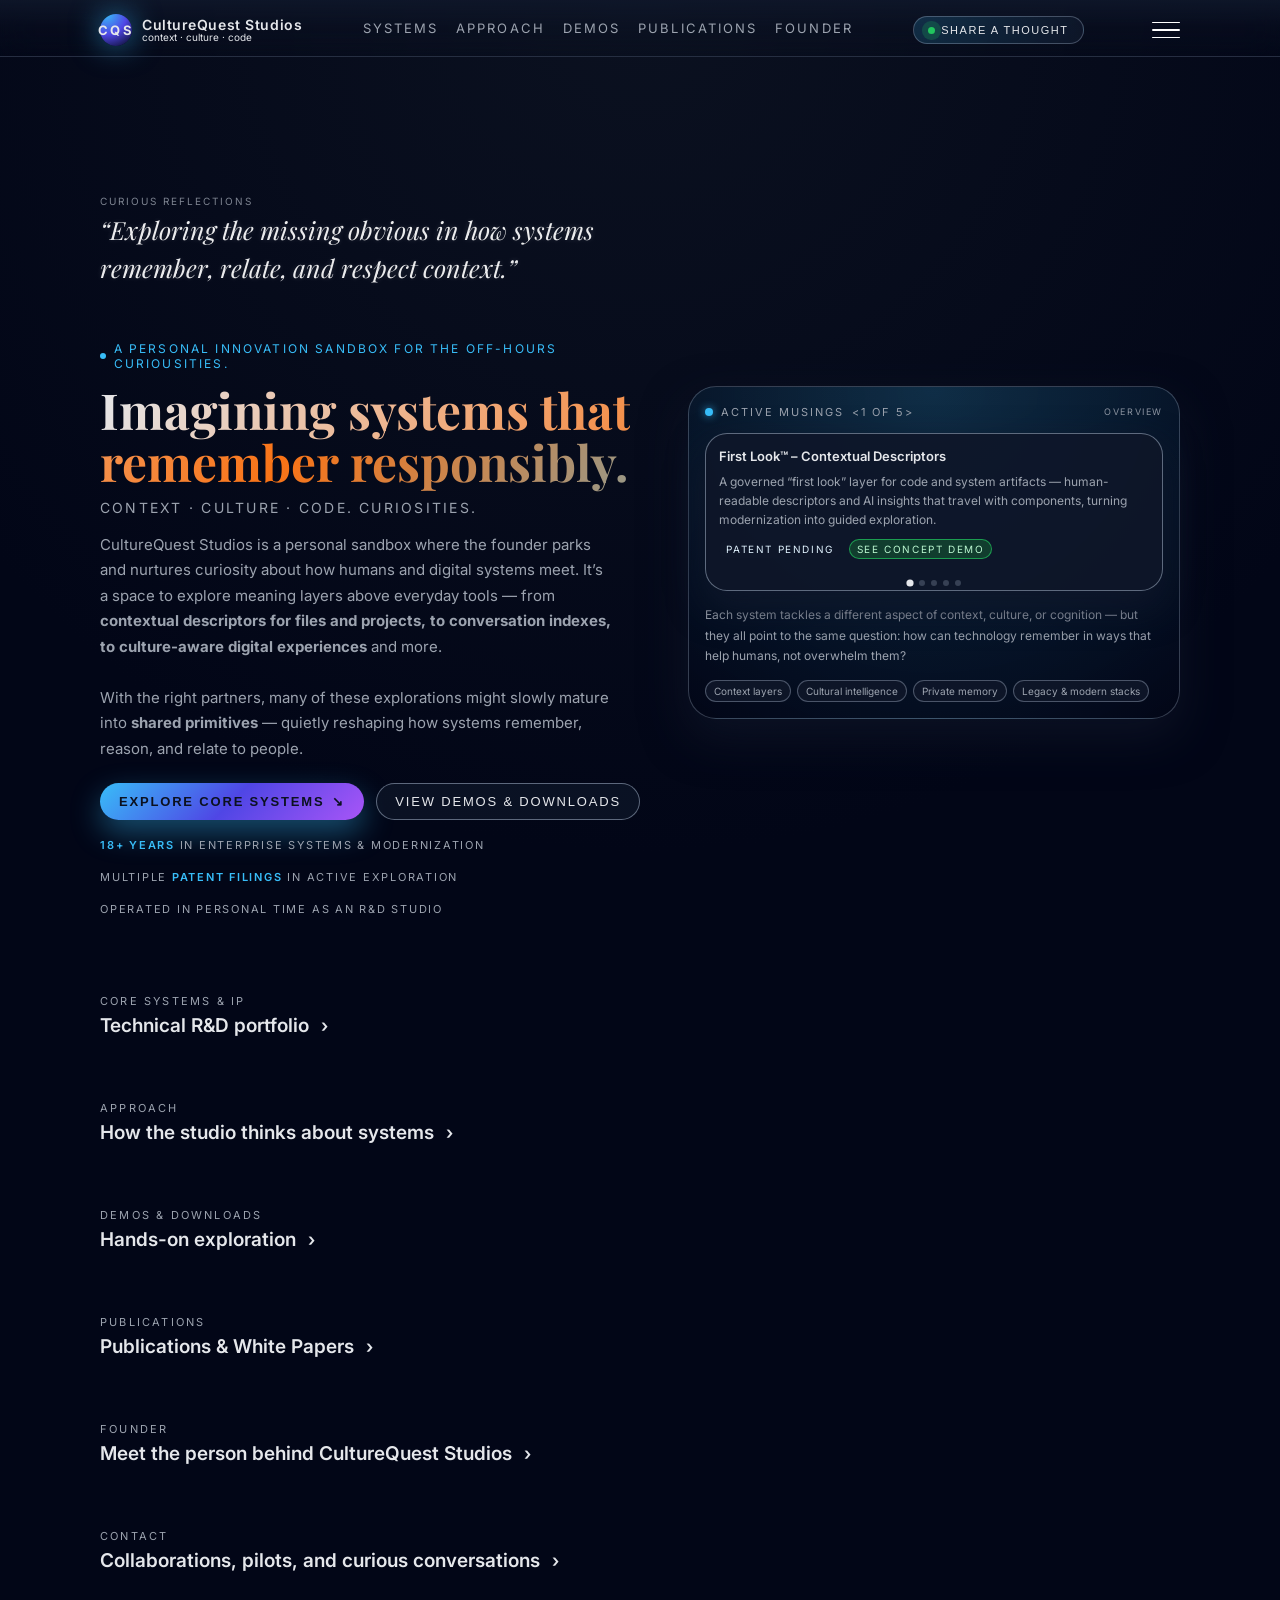
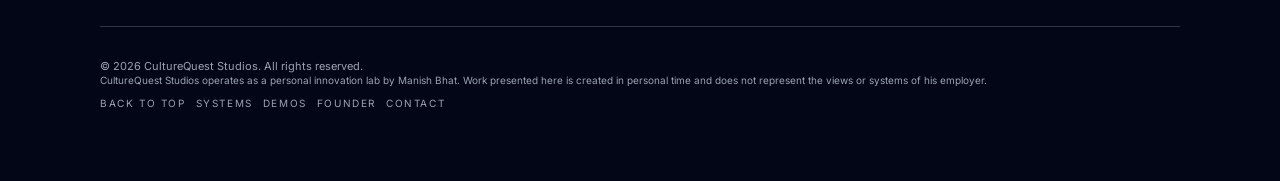
==== index.html @ b1033743 "Add publications to website + V1 white papers for firstlook, CAL, AI Chat Index" ====
<!DOCTYPE html>
<html lang="en">
<head>
  <meta charset="UTF-8" />
  <title>CultureQuest Studios – Systems That Remember Responsibly</title>
  <meta name="viewport" content="width=device-width, initial-scale=1" />
  <meta
    name="description"
    content="CultureQuest Studios – a personal innovation lab by Manish Bhat exploring systems that remember responsibly at the intersection of context, culture, cognition, and code."
  />

  <!-- Fonts -->
  <link rel="preconnect" href="https://fonts.googleapis.com" />
  <link rel="preconnect" href="https://fonts.gstatic.com" crossorigin />
  <link
    href="https://fonts.googleapis.com/css2?family=Inter:wght@300;400;500;600;700&family=Playfair+Display:wght@600;700&display=swap"
    rel="stylesheet"
  />

  <!-- External CSS -->
  <link rel="stylesheet" href="style.css?v=3" />
</head>
<body>
  <!-- Sticky nav -->
  <div class="nav-shell">
  <header class="nav">
    <div class="logo-mark">
      <div class="logo-circle">CQS</div>
      <div class="logo-text">
        <span class="logo-name">CultureQuest Studios</span>
        <spanm class="logo-subtext">context · culture · code</span>
      </div>
    </div>

    <!-- Desktop nav -->
    <nav class="nav-links">
      <a href="javascript:void(0)" onclick="toggleSection('systems')">Systems</a>
      <a href="javascript:void(0)" onclick="toggleSection('approach')">Approach</a>
      <a href="javascript:void(0)" onclick="toggleSection('demos')">Demos</a>
      <a href="javascript:void(0)" onclick="toggleSection('publications')">Publications</a>
      <a href="javascript:void(0)" onclick="toggleSection('founder')">Founder</a>
          
    </nav>

    <!-- Desktop CTA -->
    <button class="nav-cta" onclick="toggleSection('contact')">
      <span class="nav-cta-dot"></span>
      Share a Thought
    </button>

    <!-- Mobile hamburger -->
    <button class="nav-toggle" aria-label="Toggle navigation" onclick="toggleMobileNav()">
      <span></span>
      <span></span>
      <span></span>
    </button>
  </header>

  <!-- Mobile nav menu -->
  <nav class="nav-mobile" id="nav-mobile">
    <a href="javascript:void(0)" onclick="toggleMobileNav(); toggleSection('systems')">Systems</a>
    <a href="javascript:void(0)" onclick="toggleMobileNav(); toggleSection('approach')">Approach</a>
    <a href="javascript:void(0)" onclick="toggleMobileNav(); toggleSection('demos')">Demos</a>
    <a href="javascript:void(0)" onclick="toggleMobileNav(); toggleSection('publications')">Publications</a>
    <a href="javascript:void(0)" onclick="toggleMobileNav(); toggleSection('founder')">Founder</a>
    <a href="javascript:void(0)" onclick="toggleMobileNav(); toggleSection('contact')">Contact</a>
  </nav>
</div>


  <main class="page">
    <!-- Hero -->
    <section id="top" class="hero">
      <div>
        <!-- Hero reflection block -->
        <div class="hero-reflection">
          <span class="hero-reflection-label">Curious Reflections</span>
          <p id="hero-reflection-text" class="hero-reflection-text">
            “Exploring the missing obvious in how systems remember, relate, and respect context.”
          </p>
        </div>

        <div class="eyebrow">
          <span class="eyebrow-dot"></span>
          A personal innovation Sandbox for the Off-hours curiousities.
        </div>
        <h1 class="hero-title">
          <span class="hero-gradient">Imagining systems that remember responsibly.</span>
        </h1>
        <div class="hero-subtitle">
          Context · Culture · Code. curiosities.
        </div>
        <p class="hero-body">
          CultureQuest Studios is a personal sandbox where the founder parks and nurtures 
          curiosity about how humans and digital systems meet. It’s a space to explore meaning
          layers above everyday tools — from <strong>contextual descriptors for files and projects, 
          to conversation indexes, to culture-aware digital experiences</strong> and more.
          <br /><br />
          With the right partners, many of these explorations might slowly
          mature into <strong>shared primitives</strong> — quietly
          reshaping how systems remember, reason, and relate to people.
        </p>
        <div class="hero-cta-row">
          <button class="btn-primary" onclick="toggleSection('systems')">
            Explore Core Systems
            <span>↘</span>
          </button>
          <button class="btn-secondary" onclick="toggleSection('demos')">
            View Demos &amp; Downloads
          </button>
        </div>
        <div class="hero-meta">
          <div><strong>18+ years</strong> in enterprise systems & modernization</div>
          <div>Multiple <strong>patent filings</strong> in active exploration</div>
          <div>Operated in personal time as an R&amp;D studio</div>
        </div>
      </div>

      <!-- Hero slider -->
      <!-- Hero slider -->
      <aside class="hero-avatar">
        <div class="hero-avatar-label">
          <span>
            <span class="hero-avatar-dot"></span>
            Active Musings
            <span id="hero-slide-counter" class="hero-slide-counter"></span>
          </span>
          <small>Overview</small>
        </div>
        <div class="hero-avatar-frame" onclick="nextHeroSlide()">
          <div class="hero-avatar-strip">
            <!-- Slide 1: First Look -->
            <div class="hero-avatar-slide">
              <!-- Optional image:
              <div class="hero-slide-media">
                <img src="/assets/hero/firstlook.png" alt="First Look prototype UI" />
              </div>
              -->
              <div class="hero-slide-title">First Look™ – Contextual Descriptors</div>
              <div class="hero-slide-body">
                A governed “first look” layer for code and system artifacts —
                human-readable descriptors and AI insights that travel with
                components, turning modernization into guided exploration.
              </div>
              <div class="hero-slide-meta">
                <span class="hero-slide-badge-alt">Patent Pending</span>
                <span class="hero-slide-badge" onclick="scrollToDemos()">See Concept Demo</span>
              </div>
            </div>

            <!-- Slide 2: AI Chat Index -->
            <div class="hero-avatar-slide">
              <div class="hero-slide-title">AI Chat Index™ – Conversation Graphs. </div>
              <div class="hero-slide-body">
                An architectural pattern for bookmarks, branches, and snapshots
                across conversations — keeping multi-session reasoning coherent
                and token-aware.
              </div>
              <div class="hero-slide-meta">
                <span class="hero-slide-badge-alt">Patent Pending</span>
                <span class="hero-slide-badge" onclick="scrollToDemos()">See Concept Demo</span>
              </div>
            </div>

            <!-- Slide 3: CultureGrid / CAL -->
            <div class="hero-avatar-slide">
              <div class="hero-slide-title">CultureGrid™ / CAL – Cultural Awareness Layer</div>
              <div class="hero-slide-body">
                A neutral cultural context layer that aligns events, reminders,
                and content with lived cultural calendars — not stereotypes.
              </div>
              <div class="hero-slide-meta">
                <span class="hero-slide-badge-alt">Patent Pending</span>
                
              </div>
            </div>

            <!-- Slide 4: Detangle -->
            <div class="hero-avatar-slide">
              <div class="hero-slide-title">Detangle™ – Themed Call Graphs</div>
              <div class="hero-slide-body">
                A semantic overlay for dependency graphs that lets you see
                flows by business theme, risk, or capability — turning tangles
                into stories.
              </div>
              <div class="hero-slide-meta">
                <span class="hero-slide-badge-alt">Patent Pending</span>
                
              </div>
            </div>

            <!-- Slide 5: Park My Thought -->
            <div class="hero-avatar-slide">
              <div class="hero-slide-title">Park My Thought™ – Private Cognitive Anchors</div>
              <div class="hero-slide-body">
                A zero-knowledge memory paradigm that lets people “park” ideas
                and recall them via anchors instead of raw text — keeping
                humans, not tools, at the center of memory.
              </div>
              <div class="hero-slide-meta">
                <span class="hero-slide-badge-alt">Patent Pending</span>
                
              </div>
            </div>
          </div>
          <div class="hero-slider-dots" id="hero-slider-dots"></div>
        </div>
        <div class="hero-avatar-caption">
          Each system tackles a different aspect of context, culture, or
          cognition — but they all point to the same question: how can
          technology remember in ways that help humans, not overwhelm them?
        </div>
        <div class="hero-avatar-chips">
          <span class="chip">Context layers</span>
          <span class="chip">Cultural intelligence</span>
          <span class="chip">Private memory</span>
          <span class="chip">Legacy &amp; modern stacks</span>
        </div>
      </aside>

    </section>

    <!-- Systems / Core IP -->
    <section id="systems" class="section">
      <div class="section-eyebrow">Core Systems &amp; IP</div>
      <h2 class="section-title collapsible-header" onclick="toggleSection('systems')">
        Technical R&amp;D portfolio <span class="arrow">›</span>
      </h2>
      <div class="collapsible-content">
        <p class="section-intro">
          A lean view of the systems currently under active exploration. Hover
          (or tap) to reveal a bit more detail, and use the links to jump to demos or
          deeper notes where available.
          <br /><br />
          With the right platforms and partners, any of these curiosities could
          evolve from personal prototypes into <strong>category-shaping building
          blocks</strong> for future tooling.
        </p>

        <div class="grid">
          <!-- First Look -->
          <article class="card">
            <div class="card-header-row">
              <div>
                <div class="card-title">First Look™ – Contextual Descriptors</div>
                <p class="project-summary">
                  A governed layer of descriptors that sits beside code, diagrams,
                  and documents — making large systems explorable in human language.
                </p>
              </div>
              <span class="badge badge-accent">Patent Pending</span>
            </div>
            <div class="card-tags">
              <span class="tag">Code comprehension</span>
              <span class="tag">Legacy systems</span>
              <span class="tag">Developer experience</span>
            </div>
            <div class="project-extra">
              Designed for environments where the cost of misunderstanding code
              is high. First Look treats every artifact as something that
              deserves a “cover page” humans and AI can both use.
            </div>
            <div class="project-actions">
              <a class="project-btn primary" href="/assets/demos/firstlook-demo.zip" target="_blank" rel="noopener">
                Download demo
              </a>
              <a class="project-btn primary" href="https://youtu.be/49y95K-M-Og" target="_blank" rel="noopener">
                Watch demo
              </a>
              <a class="project-btn" href="/assets/WhitePapers/FirstLook_WhitePaper.pdf" target="_blank" rel="noopener">
                Whitepaper (PDF)
              </a>
            </div>
          </article>

          <!-- AI Chat Index -->
          <article class="card">
            <div class="card-header-row">
              <div>
                <div class="card-title">AI Chat Index™ – Conversation Graphs</div>
                <p class="project-summary">
                  Non-linear conversation scaffolding: bookmarks, branches,
                  and state snapshots across multi-session, multi-model chat.
                </p>
              </div>
              <span class="badge">Patent Pending</span>
            </div>
            <div class="card-tags">
              <span class="tag">Conversational AI</span>
              <span class="tag">Reasoning continuity</span>
              <span class="tag">Token-aware flows</span>
            </div>
            <div class="project-extra">
              Treats conversations like maps, not timelines. The index helps
              humans and systems revisit paths, detours, and decisions without
              losing context to scrollback.
            </div>
            <div class="project-actions">
              <a class="project-btn primary" href="https://ai-chat-index-demo.vercel.app/" target="_blank" rel="noopener">
                Try demo
              </a>
              <a class="project-btn" href="https://youtu.be/kYnY_raDzGk" target="_blank" rel="noopener">
                Watch demo
              </a>
              <span class="project-btn disabled">Whitepaper in progress</span>
            </div>
          </article>

          <!-- CultureGrid / CAL -->
          <article class="card">
            <div class="card-header-row">
              <div>
                <div class="card-title">CultureGrid™ / CAL – Cultural Awareness Layer</div>
                <p class="project-summary">
                  A neutral cultural backbone for platforms that need to respect
                  festivals, rituals, and local rhythms without stereotyping.
                </p>
              </div>
              <span class="badge">Patent Pending</span>
            </div>
            <div class="card-tags">
              <span class="tag">Culture tech</span>
              <span class="tag">Calendars</span>
              <span class="tag">Inclusive design</span>
            </div>
            <div class="project-extra">
              Think of it as a cultural “underlay” that other systems can query
              — a way to align experiences with cultural context while keeping
              identity and belief personal.
            </div>
            <div class="project-actions">
              <span class="project-btn disabled">Download demo (TBD)</span>
              <span class="project-btn disabled">Watch demo (TBD)</span>
              <span class="project-btn disabled">Whitepaper coming soon</span>
            </div>
          </article>

          <!-- Detangle -->
          <article class="card">
            <div class="card-header-row">
              <div>
                <div class="card-title">Detangle™ – Themed Call Graphs</div>
                <p class="project-summary">
                  A semantic overlay on dependency graphs that highlights flows
                  by business theme, risk, or capability.
                </p>
              </div>
              <span class="badge">Patent Pending</span>
            </div>
            <div class="card-tags">
              <span class="tag">Architecture</span>
              <span class="tag">Visualization</span>
              <span class="tag">Cognitive clarity</span>
            </div>
            <div class="project-extra">
              Instead of staring at a hairball, Detangle lets you toggle views:
              “show me everything touching payments”, “show me outage paths”,
              “show me regulatory surfaces”.
            </div>
            <div class="project-actions">
              <span class="project-btn disabled">Download demo (TBD)</span>
              <span class="project-btn disabled">Watch demo (TBD)</span>
              <span class="project-btn disabled">Concept diagrams in progress</span>
            </div>
          </article>

          <!-- Park My Thought -->
          <article class="card">
            <div class="card-header-row">
              <div>
                <div class="card-title">Park My Thought™ – Cognitive Anchors</div>
                <p class="project-summary">
                  A way to store and retrieve ideas using anchors instead of raw
                  text — keeping humans in the loop of their own memory.
                </p>
              </div>
              <span class="badge">Patent Pending</span>
            </div>
            <div class="card-tags">
              <span class="tag">Personal knowledge</span>
              <span class="tag">Zero-knowledge patterns</span>
              <span class="tag">Thought workflows</span>
            </div>
            <div class="project-extra">
              Rather than pouring every thought into tools, Park My Thought
              treats tools as indexers of your anchors — so your actual stories
              can stay in your head, journal, or trusted circles.
            </div>
            <div class="project-actions">
              <span class="project-btn disabled">Download demo (TBD)</span>
              <span class="project-btn disabled">Watch demo (TBD)</span>
              <span class="project-btn disabled">Framework notes in progress</span>
            </div>
          </article>
        </div>
      </div>
    </section>

    <!-- Approach / Technology -->
    <section id="approach" class="section">
      <div class="section-eyebrow">Approach</div>
      <h2 class="section-title collapsible-header" onclick="toggleSection('approach')">
        How the studio thinks about systems <span class="arrow">›</span>
      </h2>
      <div class="collapsible-content">
        <p class="section-intro">
          CultureQuest Studios sits between mainframes, modern stacks, culture,
          and cognition. It’s not a product company or consultancy (yet) — it’s
          an R&amp;D space where patterns are allowed to breathe, cross-pollinate,
          and occasionally contradict each other.
        </p>

        <div class="grid">
          <article class="card">
            <div class="card-header-row">
              <div>
                <div class="card-title">Modernization, with context first</div>
                <div class="card-body">
                  Nearly two decades of mainframe work taught me that most
                  modernization fails at context, not code. The studio explores
                  ways to preserve and surface institutional memory alongside
                  technological change.
                </div>
              </div>
            </div>
            <div class="card-tags">
              <span class="tag">Mainframes</span>
              <span class="tag">Legacy uplift</span>
              <span class="tag">Knowledge retention</span>
            </div>
          </article>

          <article class="card">
            <div class="card-header-row">
              <div>
                <div class="card-title">AI as a continuity layer</div>
                <p class="card-body">
                  AI is treated less as magic and more as connective tissue —
                  helping systems remember what they saw, why they changed,
                  and how people reasoned about them over time.
                  <br /><br />
                  At scale, this kind of continuity layer could quietly reset the
                  expectations we have for every modern software stack.
                </p>
              </div>
            </div>
            <div class="card-tags">
              <span class="tag">Agentic AI</span>
              <span class="tag">Context scaffolding</span>
              <span class="tag">Human-in-the-loop</span>
            </div>
          </article>

          <article class="card">
            <div class="card-header-row">
              <div>
                <div class="card-title">Culture as infrastructure</div>
                <div class="card-body">
                  Culture is treated as infrastructure, not decoration. The
                  studio works on layers that let digital systems adapt to
                  cultural rhythms without turning identity into a checkbox.
                </div>
              </div>
            </div>
            <div class="card-tags">
              <span class="tag">Culture-aware design</span>
              <span class="tag">Ethical platforms</span>
              <span class="tag">Global ecosystems</span>
            </div>
          </article>
        </div>
      </div>
    </section>

    <!-- Demos & Downloads (common bucket) -->
    <section id="demos" class="section">
      <div class="section-eyebrow">Demos &amp; Downloads</div>
      <h2 class="section-title collapsible-header" onclick="toggleSection('demos')">
        Hands-on exploration <span class="arrow">›</span>
      </h2>
      <div class="collapsible-content">
        <p class="section-intro">
          A single place to grab demos, watch walkthroughs, and open whitepapers
          for systems that are ready for external eyes.
        </p>

        <div class="demo-grid">
          <!-- First Look -->
          <article class="card demo-card">
            <div class="demo-card-header">
              <h3 class="demo-card-title">First Look™</h3>
              <p class="demo-card-sub">Contextual Descriptors</p>
            </div>
            <p class="demo-card-meta">
              VS Code / explorer-style prototype for descriptor-driven code exploration.
              Focused on large, complex systems where “reading everything” is not an option.
            </p>
            <div class="demo-card-footer">
              <div class="demo-pill">Prototype · Patent Pending</div>
              <div class="demo-actions">
                          <!-- Email -->
                  <a
                    class="btn-primary"
                    href="mailto:founder@culturequeststudios.com"
                    style="text-align:center;"
                  >
                    REQUEST DEMO
                  </a>
                  <a class="btn-primary"
                    href="https://youtu.be/49y95K-M-Og"
                    target="_blank"
                    rel="noopener"
                    onclick="logDemoClick('firstlook_watch_demo')">
                    Watch demo
                  </a>
                <a class="project-btn" href="/assets/WhitePapers/FirstLook_WhitePaper.pdf" target="_blank" rel="noopener">
                  Whitepaper
                </a>
              </div>
            </div>
          </article>

          <!-- AI Chat Index -->
          <article class="card demo-card">
            <div class="demo-card-header">
              <h3 class="demo-card-title">AI Chat Index™</h3>
              <p class="demo-card-sub">Conversation Graphs</p>
            </div>
            <p class="demo-card-meta">
              Web-based prototype for bookmarks, detours, and snapshots across multi-session,
              multi-model chat — treating conversations more like maps than timelines.
            </p>
            <div class="demo-card-footer">
              <div class="demo-pill">Prototype · Patent Pending</div>
              <div class="demo-actions">
              <a class="btn-primary"
                href="https://ai-chat-index-demo.vercel.app/"
                target="_blank"
                rel="noopener"
                onclick="logDemoClick('ai_chat_index_try_demo')">
                Try Demo
              </a>


              <a class="btn-primary"
                href="https://youtu.be/kYnY_raDzGk"
                target="_blank"
                rel="noopener"
                onclick="logDemoClick('ai_chat_index_watch_demo')">
                Watch demo
              </a>

                <span class="project-btn disabled">Concept note in progress</span>
              </div>
            </div>
          </article>

          <!-- Future demos bucket -->
          <article class="card demo-card">
            <div class="demo-card-header">
              <h3 class="demo-card-title">Upcoming systems</h3>
              <p class="demo-card-sub">CultureGrid™ · Detangle™ · Park My Thought™</p>
            </div>
            <p class="demo-card-meta">
              As these reach stable prototype form, they’ll join this gallery with links to
              downloads, walkthrough videos, and technical notes.
            </p>
            <div class="demo-card-footer">
              <div class="demo-pill demo-pill-muted">Demos &amp; videos coming soon</div>
              <div class="demo-actions">
                <span class="project-btn disabled">Download demo (TBD)</span>
                <span class="project-btn disabled">Watch demo (TBD)</span>
              </div>
            </div>
          </article>
        </div>
      </div>
    </section>

    <!-- Publications / White Papers -->
<section id="publications" class="section">
  <div class="section-eyebrow">Publications</div>
  <h2 class="section-title collapsible-header" onclick="toggleSection('publications')">
    Publications &amp; White Papers <span class="arrow">›</span>
  </h2>
  <div class="collapsible-content">
    <p class="section-intro">
      Selected white papers and publications that sit behind the systems — the
      deeper “why” and “how” for anyone who prefers long-form thinking.
     </p>

    <ul class="pub-list">
      <!-- First Look whitepaper -->
      <li>
        <a
          href="/assets/WhitePapers/FirstLook_WhitePaper.pdf"
          target="_blank"
          rel="noopener"
        >
          First Look™ – Contextual Descriptors (Whitepaper, PDF)
        </a>
      </li>

            <!-- Culturarl Awareness Layer whitepaper -->
      <li>
        <a
          href="/assets/WhitePapers/CAL_Cultural_Awareness_Layer_Whitepaper.pdf"
          target="_blank"
          rel="noopener"
        >
          CAL™ – Cultural Awareness Layer (Whitepaper, PDF)
        </a>
      </li>


                  <!-- AI Chat Index whitepaper -->
      <li>
        <a
          href="/assets/WhitePapers/AI_Chat_Index_Whitepaper.pdf"
          target="_blank"
          rel="noopener"
        >
          AI Chat Index™ – AI Conversational Context Preservation & Checkpointing (Whitepaper, PDF)
        </a>
      </li>

      <!-- Add more as you create them -->
      <!-- Example placeholder for CAL / CultureGrid -->
      <!--
      <li>
        <a
          href="/assets/WhitePapers/CAL_WhitePaper_v1.pdf"
          target="_blank"
          rel="noopener"
        >
          CultureGrid™ / CAL – Cultural Awareness Layer (Concept Paper, PDF)
        </a>
      </li>
      -->
    </ul>
  </div>
</section>
    

    <!-- Meet the Founder -->
    <section id="founder" class="section">
      <div class="section-eyebrow">Founder</div>
      <h2 class="section-title collapsible-header" onclick="toggleSection('founder')">
        Meet the person behind CultureQuest Studios <span class="arrow">›</span>
      </h2>
      <div class="collapsible-content">
        <p class="section-intro">
          CultureQuest Studios is a personal R&amp;D space created and run by
          <strong>Manish Bhat</strong> — a technologist, systems thinker, and
          inventor who has spent nearly two decades shaping and simplifying
          enterprise-scale software.
        </p>

        <div class="card">
          <div class="founder-profile">
            
            <div class="founder-avatar"
                style="
                    background-image: url('assets/icons/founder_image.jpeg');
                    background-size: cover;
                    background-position: center;
                ">
            </div>


            <div class="founder-info">
            <h3>Manish Bhat</h3>
            <p class="founder-role">Technologist · Inventor · Systems Thinker</p>

            <p class="card-body" style="margin-bottom:10px;">
              Manish has spent more than 18 years working across enterprise-scale software,
              resilience-critical systems, and multi-technology environments. That experience
              shaped his instincts — but his curiosity has always extended well beyond the
              boundaries of any formal role.
              <br /><br />

              CultureQuest Studios is a personal space where he explores ideas that don’t
              normally fit inside day-to-day engineering: context-aware understanding,
              cultural intelligence in digital systems, and new patterns for how humans and
              machines reason together. These explorations are not products or services as yet —
              just honest attempts to understand “what might exist above today’s tools.”
              <br /><br />

              He approaches this work with humility and a long-term mindset, and is open to
              thoughtful collaboration with teams who see these explorations as
              <strong>early primitives</strong> — quiet foundations that, with the right
              partners, could help shape the next generation of digital experiences.
            </p>

              <div class="founder-links">
                <a
                  class="btn-primary"
                  href="https://www.linkedin.com/in/manish-bhat-tech-agile"
                  target="_blank"
                  rel="noopener"
                >
                  LinkedIn Profile
                </a>
                <a class="btn-secondary disabled-link">
                  Website
                </a>
              </div>
            </div>
          </div>
        </div>
      </div>
    </section>

    <!-- Contact -->
    <section id="contact" class="section">
      <div class="section-eyebrow">Contact</div>
      <h2 class="section-title collapsible-header" onclick="toggleSection('contact')">
        Collaborations, pilots, and curious conversations <span class="arrow">›</span>
      </h2>
      <div class="collapsible-content">
        <p class="section-intro">
          If you’re exploring contextual tooling, culture-aware platforms,
          conversational AI continuity, or zero-knowledge memory patterns —
          CultureQuest Studios is open to thoughtful conversations, pilots,
          and long-term partnerships.
          <br /><br />
          Many of these curiosities have potential far beyond prototypes; the right
          collaboration could turn them into <strong>infrastructure-level shifts</strong>
          in how systems understand and support people.
        </p>

        <div class="contact-card">
        <h3>Get in touch</h3>
        <p style="font-size:13px; color:var(--text-muted); margin-bottom:14px;">
          You can reach out directly using the options below and lets start a thoughtful conversation.
          Who knows we may end up building the future together!
        </p>

        <div style="display:flex; flex-direction:column; gap:12px;">

          <!-- Email -->
          <a
            class="btn-primary"
            href="mailto:founder@culturequeststudios.com"
            style="text-align:center;"
          >
            Email the Founder (founder@culturequeststudios.com)
          </a>

          <!-- LinkedIn -->
          <a
            class="btn-secondary"
            href="https://www.linkedin.com/in/culturequest-studios-566a9538b"
            target="_blank"
            rel="noopener"
            style="text-align:center;"
          >
            Connect on LinkedIn
          </a>

        </div>
</div>


          
        </div>
      </div>
    </section>

    <!-- Footer -->
    <footer>
      <div>
        © <span id="year"></span> CultureQuest Studios. All rights reserved.
        <br />
        <span style="font-size:10px;">
          CultureQuest Studios operates as a personal innovation lab by Manish
          Bhat. Work presented here is created in personal time and does not
          represent the views or systems of his employer.
        </span>
      </div>
      <div class="footer-links">
        <a href="#top">Back to top</a>
        <a href="javascript:void(0)" onclick="toggleSection('systems')">Systems</a>
        <a href="javascript:void(0)" onclick="toggleSection('demos')">Demos</a>
        <a href="javascript:void(0)" onclick="toggleSection('founder')">Founder</a>
        <a href="javascript:void(0)" onclick="toggleSection('contact')">Contact</a>
      </div>
    </footer>
  </main>

  <!-- JS: footer year -->
  <script>
    document.getElementById("year").textContent = new Date().getFullYear();
  </script>

  <!-- JS: accordion sections -->
  <script>
    function toggleSection(id) {
      const sections = document.querySelectorAll("section.section");
      sections.forEach((sec) => {
        if (sec.id !== id && sec.classList.contains("open")) {
          sec.classList.remove("open");
          const c = sec.querySelector(".collapsible-content");
          if (c) c.style.maxHeight = null;
        }
      });

      const current = document.getElementById(id);
      if (!current) return;
      const content = current.querySelector(".collapsible-content");
      if (!content) return;

      if (current.classList.contains("open")) {
        current.classList.remove("open");
        content.style.maxHeight = null;
      } else {
        current.classList.add("open");
        content.style.maxHeight = content.scrollHeight + "px";
        current.scrollIntoView({ behavior: "smooth", block: "start" });
      }
    }
  </script>

  <!-- JS: rotating reflections -->
  <script>
    const heroReflections = [
      "“Exploring the missing obvious in how systems remember, relate, and respect context.”",
      "“AI can bring its own game - but the rules should be ours.”",
      "“Designing systems that remember responsibly, not obsessively.”",
      "“Context, culture, and code deserve to sit at the same table.”",
      "“Legacy systems are just future insight waiting for better questions.”",
      "“Culture is the missing context layer in most digital platforms.”",
    ];

    let heroReflectionIndex = 0;
    const heroReflectionEl = document.getElementById("hero-reflection-text");

    function rotateHeroReflection() {
      if (!heroReflectionEl) return;
      heroReflectionIndex = (heroReflectionIndex + 1) % heroReflections.length;
      heroReflectionEl.textContent = heroReflections[heroReflectionIndex];
    }

    setInterval(rotateHeroReflection, 12000);
  </script>

  <!-- JS: hero slider auto-rotation -->
  <!-- JS: hero slider (auto + counter + demo link) -->
  
<script>
  const AVATAR_ROTATION_MS = 7000;

  let currentHeroIndex = 0;
  let heroSlides;
  let heroStrip;
  let heroInterval;
  let heroCounterEl;
  let heroDotsContainer;

  document.addEventListener("DOMContentLoaded", function () {
    heroStrip = document.querySelector(".hero-avatar-strip");
    if (!heroStrip) return;

    heroSlides = heroStrip.querySelectorAll(".hero-avatar-slide");
    if (!heroSlides.length) return;

    heroCounterEl = document.getElementById("hero-slide-counter");
    heroDotsContainer = document.getElementById("hero-slider-dots");

    const heroFrame = document.querySelector(".hero-avatar-frame");
    if (heroFrame) {
      heroFrame.style.cursor = "pointer";

      const isTouch =
        "ontouchstart" in window || navigator.maxTouchPoints > 0;

      if (isTouch) {
        setupTouchControls(heroFrame);
      } else {
        // Desktop: click to advance + hover pause
        heroFrame.addEventListener("click", nextHeroSlide);
        heroFrame.addEventListener("mouseenter", pauseHeroSlider);
        heroFrame.addEventListener("mouseleave", resumeHeroSlider);
      }
    }

    // build dots dynamically
    buildHeroDots();

    // Initial state
    showHeroSlide(currentHeroIndex);

    // Autoplay
    heroInterval = setInterval(nextHeroSlide, AVATAR_ROTATION_MS);
  });

  function buildHeroDots() {
    if (!heroDotsContainer || !heroSlides) return;
    heroDotsContainer.innerHTML = "";

    heroSlides.forEach((_, idx) => {
      const dot = document.createElement("span");
      dot.className = "hero-slider-dot";
      dot.addEventListener("click", function (event) {
        event.stopPropagation(); // don't trigger frame click
        currentHeroIndex = idx;
        showHeroSlide(currentHeroIndex);
      });
      heroDotsContainer.appendChild(dot);
    });
  }

  function updateHeroDots() {
    if (!heroDotsContainer || !heroSlides) return;
    const dots = heroDotsContainer.querySelectorAll(".hero-slider-dot");
    dots.forEach((dot, idx) => {
      if (idx === currentHeroIndex) {
        dot.classList.add("active");
      } else {
        dot.classList.remove("active");
      }
    });
  }

  function showHeroSlide(index) {
    if (!heroStrip || !heroSlides) return;
    heroStrip.style.transform = `translateX(-${index * 100}%)`;

    if (heroCounterEl) {
      const total = heroSlides.length;
      heroCounterEl.textContent = `<${index + 1} of ${total}>`;
    }

    updateHeroDots();
  }

  function nextHeroSlide() {
    if (!heroSlides) return;
    currentHeroIndex = (currentHeroIndex + 1) % heroSlides.length;
    showHeroSlide(currentHeroIndex);
  }

  function prevHeroSlide() {
    if (!heroSlides) return;
    currentHeroIndex =
      (currentHeroIndex - 1 + heroSlides.length) % heroSlides.length;
    showHeroSlide(currentHeroIndex);
  }

  function pauseHeroSlider() {
    if (heroInterval) {
      clearInterval(heroInterval);
      heroInterval = null;
    }
  }

  function resumeHeroSlider() {
    if (!heroInterval) {
      heroInterval = setInterval(nextHeroSlide, AVATAR_ROTATION_MS);
    }
  }

  function setupTouchControls(heroFrame) {
    let touchStartX = 0;
    let touchEndX = 0;
    const SWIPE_THRESHOLD = 40;

    heroFrame.addEventListener(
      "touchstart",
      function (e) {
        if (!e.touches || !e.touches.length) return;
        touchStartX = e.touches[0].clientX;
        pauseHeroSlider();
      },
      { passive: true }
    );

    heroFrame.addEventListener(
      "touchmove",
      function (e) {
        if (!e.touches || !e.touches.length) return;
        touchEndX = e.touches[0].clientX;
      },
      { passive: true }
    );

    heroFrame.addEventListener(
      "touchend",
      function () {
        const dx = touchEndX - touchStartX;

        if (Math.abs(dx) > SWIPE_THRESHOLD) {
          // swipe
          if (dx > 0) {
            prevHeroSlide();
          } else {
            nextHeroSlide();
          }
        } else {
          // tap
          nextHeroSlide();
        }

        resumeHeroSlider();
      },
      { passive: true }
    );

    heroFrame.addEventListener(
      "touchcancel",
      function () {
        resumeHeroSlider();
      },
      { passive: true }
    );
  }

  // Scroll to demos AND expand the section
  function scrollToDemos() {
    const demos = document.getElementById("demos");
    if (!demos) return;

    if (typeof toggleSection === "function") {
      toggleSection("demos");
    }

    setTimeout(() => {
      demos.scrollIntoView({ behavior: "smooth", block: "start" });
    }, 150);
  }

  function logDemoClick(eventName) {
    // simple serverless GET request for logging
    const img = new Image();
    img.src = `https://culturequeststudios.com/log?e=${eventName}&t=${Date.now()}`;
    console.log("Logged:", eventName);
  }


  function toggleMobileNav() {
    const shell = document.querySelector(".nav-shell");
    if (!shell) return;

    // Toggle the nav-open class on the shell
    shell.classList.toggle("nav-open");

    // (Optional) improve accessibility
    const toggleBtn = document.querySelector(".nav-toggle");
    if (toggleBtn) {
      const isOpen = shell.classList.contains("nav-open");
      toggleBtn.setAttribute("aria-expanded", isOpen ? "true" : "false");
    }
  }

</script>


<!-- JS: accordion sections -->
<script>
  function toggleSection(id) {
    const sections = document.querySelectorAll("section.section");
    sections.forEach((sec) => {
      if (sec.id !== id && sec.classList.contains("open")) {
        sec.classList.remove("open");
        const c = sec.querySelector(".collapsible-content");
        if (c) c.style.maxHeight = null;
      }
    });

    const current = document.getElementById(id);
    if (!current) return;
    const content = current.querySelector(".collapsible-content");
    if (!content) return;

    if (current.classList.contains("open")) {
      current.classList.remove("open");
      content.style.maxHeight = null;
    } else {
      current.classList.add("open");
      content.style.maxHeight = content.scrollHeight + "px";
      current.scrollIntoView({ behavior: "smooth", block: "start" });
    }
  }
</script>

<!-- JS: auto-open sections based on URL hash -->
<script>
  function openSectionFromHash() {
    const hash = window.location.hash;
    if (!hash) return;

    const sectionId = hash.substring(1);
    const section = document.getElementById(sectionId);
    if (!section) return;

    if (section.classList.contains("section")) {
      toggleSection(sectionId);
    }
  }

  document.addEventListener("DOMContentLoaded", openSectionFromHash);
  window.addEventListener("hashchange", openSectionFromHash);
</script>



</body>
</html>
---- style.css ----
:root {
  --bg: #050816;
  --bg-soft: #0b1120;
  --bg-softer: #020617;
  --accent: #38bdf8;
  --accent-soft: rgba(56, 189, 248, 0.18);
  --accent-alt: #a855f7;
  --text: #e5e7eb;
  --text-muted: #9ca3af;
  --border-subtle: rgba(148, 163, 184, 0.25);
  --card-radius: 18px;
  --shadow-soft: 0 18px 45px rgba(15, 23, 42, 0.7);
}

* {
  box-sizing: border-box;
  margin: 0;
  padding: 0;
}

html {
  scroll-behavior: smooth;
}

body {
  font-family: "Inter", system-ui, -apple-system, BlinkMacSystemFont, sans-serif;
  background: radial-gradient(circle at top, #0b1120 0, #020617 45%, #020617 100%);
  color: var(--text);
  min-height: 100vh;
  -webkit-font-smoothing: antialiased;
}

a {
  color: inherit;
  text-decoration: none;
}

.page {
  max-width: 1120px;
  margin: 0 auto;
  padding: 96px 20px 72px;
}

/* Nav */
.nav-shell {
  position: sticky;
  top: 0;
  z-index: 40;
  backdrop-filter: blur(16px);
  background: linear-gradient(to bottom, rgba(15, 23, 42, 0.9), rgba(15, 23, 42, 0.2), transparent);
  border-bottom: 1px solid rgba(148, 163, 184, 0.18);
}

.nav {
  max-width: 1120px;
  margin: 0 auto;
  padding: 14px 20px 10px;
  display: flex;
  align-items: center;
  justify-content: space-between;
  gap: 18px;
}

.logo-mark {
  display: flex;
  align-items: center;
  gap: 10px;
}

.logo-circle {
  width: 32px;
  height: 32px;
  border-radius: 999px;
  background: radial-gradient(circle at 20% 0%, #38bdf8, #4f46e5, #020617);
  display: flex;
  align-items: center;
  justify-content: center;
  box-shadow: 0 0 30px rgba(56, 189, 248, 0.6);
  font-weight: 700;
  font-size: 13px;
  letter-spacing: 0.16em;
  text-transform: uppercase;
}

.logo-text {
  display: flex;
  flex-direction: column;
  line-height: 1.1;
}

.logo-text span:first-child {
  font-weight: 600;
  font-size: 14px;
  letter-spacing: 0.04em;
  text-transform: uppercase;
}

.logo-text span:last-child {
  font-size: 11px;
  text-transform: uppercase;
  letter-spacing: 0.16em;
  color: var(--text-muted);
}

.nav-links {
  display: flex;
  gap: 18px;
  font-size: 13px;
  text-transform: uppercase;
  letter-spacing: 0.16em;
  color: var(--text-muted);
}

.nav-links a {
  position: relative;
  padding-bottom: 4px;
}

.nav-links a::after {
  content: "";
  position: absolute;
  left: 0;
  bottom: 0;
  width: 0;
  height: 1px;
  background: linear-gradient(to right, var(--accent), var(--accent-alt));
  transition: width 0.18s ease-out;
}

.nav-links a:hover::after {
  width: 100%;
}

.nav-cta {
  border-radius: 999px;
  padding: 7px 14px;
  border: 1px solid rgba(148, 163, 184, 0.4);
  font-size: 11px;
  text-transform: uppercase;
  letter-spacing: 0.14em;
  color: var(--text);
  background: radial-gradient(circle at top left, rgba(56, 189, 248, 0.18), rgba(15, 23, 42, 0.9));
  display: flex;
  align-items: center;
  gap: 6px;
  cursor: pointer;
}

.nav-cta-dot {
  width: 7px;
  height: 7px;
  border-radius: 999px;
  background: #22c55e;
  box-shadow: 0 0 0 6px rgba(34, 197, 94, 0.2);
}

@media (max-width: 640px) {
  .nav-links {
    display: none;
  }
}

/* Hero */
.hero {
  display: grid;
  grid-template-columns: minmax(0, 3fr) minmax(0, 2.7fr);
  gap: 42px;
  align-items: center;
  padding-top: 36px;
  padding-bottom: 40px;
}

@media (max-width: 900px) {
  .hero {
    grid-template-columns: minmax(0, 1fr);
  }
}

.eyebrow {
  font-size: 12px;
  letter-spacing: 0.18em;
  text-transform: uppercase;
  color: var(--accent);
  display: inline-flex;
  align-items: center;
  gap: 8px;
  margin-bottom: 12px;
}

.eyebrow-dot {
  width: 6px;
  height: 6px;
  border-radius: 999px;
  background: var(--accent);
}

.hero-title {
  font-family: "Playfair Display", system-ui, serif;
  font-size: clamp(2.4rem, 4vw, 3.1rem);
  line-height: 1.05;
  margin-bottom: 12px;
}

.hero-gradient {
  background: linear-gradient(120deg, #e5e7eb, #f97316, #38bdf8, #a855f7);
  background-size: 200% 200%;
  -webkit-background-clip: text;
  background-clip: text;
  color: transparent;
  animation: hueShift 11s ease-in-out infinite alternate;
}

@keyframes hueShift {
  0% { background-position: 0% 50%; }
  100% { background-position: 100% 50%; }
}

.hero-subtitle {
  font-size: 14px;
  letter-spacing: 0.16em;
  text-transform: uppercase;
  color: var(--text-muted);
  margin-bottom: 16px;
}

.hero-body {
  font-size: 15px;
  color: var(--text-muted);
  max-width: 32rem;
  line-height: 1.7;
  margin-bottom: 22px;
}

.hero-cta-row {
  display: flex;
  flex-wrap: wrap;
  gap: 12px;
  margin-bottom: 18px;
}

.btn-primary {
  border-radius: 999px;
  padding: 10px 19px;
  border: none;
  background: linear-gradient(135deg, #38bdf8, #4f46e5, #a855f7);
  color: #0b1120;
  font-size: 13px;
  font-weight: 600;
  text-transform: uppercase;
  letter-spacing: 0.14em;
  display: inline-flex;
  align-items: center;
  gap: 8px;
  cursor: pointer;
  box-shadow: 0 12px 30px rgba(56, 189, 248, 0.4);
}

.btn-secondary {
  border-radius: 999px;
  padding: 10px 18px;
  border: 1px solid rgba(148, 163, 184, 0.6);
  background: rgba(15, 23, 42, 0.7);
  color: var(--text);
  font-size: 13px;
  font-weight: 500;
  text-transform: uppercase;
  letter-spacing: 0.14em;
  display: inline-flex;
  align-items: center;
  gap: 8px;
  cursor: pointer;
}

.btn-primary:hover,
.btn-secondary:hover {
  filter: brightness(1.05);
}

.hero-meta {
  display: flex;
  flex-wrap: wrap;
  gap: 18px;
  font-size: 11px;
  text-transform: uppercase;
  letter-spacing: 0.16em;
  color: var(--text-muted);
}

.hero-meta strong {
  color: var(--accent);
  font-weight: 600;
}

/* Hero reflection */
.hero-reflection {
  margin-top: 0;
  margin-bottom: 10%;
  max-width: 35rem;
}

.hero-reflection-label {
  display: inline-block;
  font-size: 10px;
  text-transform: uppercase;
  letter-spacing: 0.2em;
  color: var(--text-muted);
  opacity: 0.8;
  margin-bottom: 4px;
}

.hero-reflection-text {
  font-family: "Playfair Display", serif;
  text-shadow: 0 0 6px rgba(255,255,255,0.2);
  font-size: 25px;
  line-height: 1.5;
  color: #ffffff;
  opacity: 0.92;
  font-style: italic;
  margin: 0;
}

@media (max-width: 640px) {
  .hero-reflection-text {
    font-size: 18px;
  }
}

/* Hero RIGHT – slider */
.hero-avatar {
  border-radius: 28px;
  background: radial-gradient(circle at top, rgba(56, 189, 248, 0.2), #020617);
  border: 1px solid rgba(148, 163, 184, 0.35);
  padding: 18px 16px 16px;
  box-shadow: var(--shadow-soft);
  display: flex;
  flex-direction: column;
  gap: 14px;
}

.hero-avatar-label {
  font-size: 11px;
  text-transform: uppercase;
  letter-spacing: 0.18em;
  color: var(--text-muted);
  display: flex;
  align-items: center;
  gap: 8px;
  justify-content: space-between;
}

.hero-avatar-label span:first-child {
  display: inline-flex;
  align-items: center;
  gap: 8px;
}

.hero-avatar-dot {
  width: 8px;
  height: 8px;
  border-radius: 999px;
  background: var(--accent);
  box-shadow: 0 0 8px rgba(56, 189, 248, 0.8);
}

.hero-avatar-label small {
  font-size: 9px;
  letter-spacing: 0.18em;
  text-transform: uppercase;
  color: var(--text-muted);
  opacity: 0.9;
}

.hero-avatar-frame {
  position: relative;
  border-radius: 22px;
  overflow: hidden;
  border: 1px solid rgba(148, 163, 184, 0.6);
  background: rgba(15, 23, 42, 0.9);
  box-shadow: 0 16px 36px rgba(15, 23, 42, 0.9);
}

.hero-avatar-strip {
  display: flex;
  width: 100%;
  transition: transform 0.6s ease;
}

.hero-avatar-slide {
  flex: 0 0 100%;
  padding: 14px 13px 13px;
  display: flex;
  flex-direction: column;
  gap: 8px;
}

/* Optional slide image */
.hero-slide-media {
  border-radius: 14px;
  overflow: hidden;
  border: 1px solid rgba(148, 163, 184, 0.5);
  background: radial-gradient(circle at top left, rgba(56, 189, 248, 0.25), #020617);
  margin-bottom: 6px;
  aspect-ratio: 16 / 9;
}

.hero-slide-media img {
  width: 100%;
  height: 100%;
  object-fit: cover;
  display: block;
}

.hero-slide-title {
  font-size: 13px;
  font-weight: 600;
}

.hero-slide-body {
  font-size: 12px;
  color: var(--text-muted);
  line-height: 1.6;
}

.hero-slide-meta {
  display: flex;
  flex-wrap: wrap;
  gap: 8px;
  align-items: center;
  margin-top: 2px;
}

.hero-slide-badge {
  font-size: 10px;
  padding: 3px 7px;
  border-radius: 999px;
  border: 1px solid rgba(34, 197, 94, 0.7);
  color: #bbf7d0;
  text-transform: uppercase;
  letter-spacing: 0.16em;
  background: rgba(22, 101, 52, 0.5);
}

.hero-slide-badge-alt {
  border-color: rgba(56, 189, 248, 0.7);
  color: #e0f2fe;
  background: rgba(15, 23, 42, 0.9);
  font-size: 10px;
  padding: 3px 7px;
  border-radius: 999px;
  text-transform: uppercase;
  letter-spacing: 0.16em;
}

.hero-slide-link {
  font-size: 10px;
  text-transform: uppercase;
  letter-spacing: 0.16em;
  color: var(--accent);
}

.hero-avatar-caption {
  font-size: 12px;
  color: var(--text-muted);
  line-height: 1.7;
}

.hero-avatar-chips {
  display: flex;
  flex-wrap: wrap;
  gap: 6px;
}

.chip {
  font-size: 10px;
  padding: 4px 8px;
  border-radius: 999px;
  border: 1px solid rgba(148, 163, 184, 0.45);
  background: rgba(15, 23, 42, 0.9);
  color: var(--text-muted);
}

/* Sections */
section {
  padding: 38px 0 12px;
  animation: fadeInUp 0.8s ease-out both;
}

@keyframes fadeInUp {
  from {
    opacity: 0;
    transform: translateY(12px);
  }
  to {
    opacity: 1;
    transform: translateY(0);
  }
}

.section-eyebrow {
  font-size: 11px;
  letter-spacing: 0.2em;
  text-transform: uppercase;
  color: var(--text-muted);
  margin-bottom: 6px;
}

.section-title {
  font-size: 19px;
  font-weight: 600;
  margin-bottom: 14px;
  display: flex;
  align-items: center;
  gap: 10px;
}

.section-intro {
  font-size: 14px;
  color: var(--text-muted);
  max-width: 40rem;
  margin-bottom: 24px;
  line-height: 1.7;
}

/* Collapsible */
.collapsible-header {
  cursor: pointer;
  display: flex;
  align-items: center;
  gap: 6px;
}

.arrow {
  font-size: 18px;
  line-height: 1;
  display: inline-block;
  margin-left: 6px;
  transition: transform 0.3s ease;
}

.section.open .arrow {
  transform: rotate(90deg);
}

.collapsible-content {
  max-height: 0;
  overflow: hidden;
  transition: max-height 0.45s ease;
}

.section.open .collapsible-content {
  max-height: 5000px;
  padding-top: 10px;
}

/* Grid */
.grid {
  display: grid;
  grid-template-columns: repeat(3, minmax(0, 1fr));
  gap: 18px;
}

@media (max-width: 900px) {
  .grid {
    grid-template-columns: repeat(2, minmax(0, 1fr));
  }
}

@media (max-width: 640px) {
  .grid {
    grid-template-columns: minmax(0, 1fr);
  }
}

/* Cards */
.card {
  border-radius: var(--card-radius);
  border: 1px solid var(--border-subtle);
  background: radial-gradient(circle at top left, rgba(56, 189, 248, 0.08), var(--bg-soft));
  padding: 16px 15px 15px;
  box-shadow: 0 14px 32px rgba(15, 23, 42, 0.7);
  display: flex;
  flex-direction: column;
  gap: 10px;
  position: relative;
  overflow: hidden;
}

.card-header-row {
  display: flex;
  justify-content: space-between;
  align-items: center;
  gap: 10px;
}

.badge {
  font-size: 10px;
  padding: 3px 7px;
  border-radius: 999px;
  border: 1px solid rgba(148, 163, 184, 0.5);
  text-transform: uppercase;
  letter-spacing: 0.15em;
  color: var(--text-muted);
}

.badge-accent {
  border-color: rgba(56, 189, 248, 0.8);
  color: #e0f2fe;
  background: rgba(15, 23, 42, 0.92);
}

.card-title {
  font-size: 14px;
  font-weight: 600;
}

.card-body {
  font-size: 13px;
  color: var(--text-muted);
  line-height: 1.6;
}

.card-tags {
  display: flex;
  flex-wrap: wrap;
  gap: 6px;
  margin-top: 4px;
}

.tag {
  font-size: 10px;
  padding: 3px 6px;
  border-radius: 999px;
  background: rgba(15, 23, 42, 0.9);
  border: 1px solid rgba(148, 163, 184, 0.4);
  color: var(--text-muted);
}

.card-footer-link {
  font-size: 11px;
  text-transform: uppercase;
  letter-spacing: 0.18em;
  color: var(--accent);
  display: inline-flex;
  align-items: center;
  gap: 6px;
  margin-top: 6px;
}

.card-footer-link svg {
  width: 10px;
  height: 10px;
}

/* Lean project reveal */
.project-summary {
  font-size: 13px;
  color: var(--text-muted);
}

.project-extra {
  font-size: 12px;
  color: var(--text-muted);
  line-height: 1.6;
  max-height: 0;
  opacity: 0;
  overflow: hidden;
  transition: max-height 0.3s ease, opacity 0.3s ease;
}

.card:hover .project-extra,
.card:focus-within .project-extra {
  max-height: 140px;
  opacity: 1;
}

.project-actions {
  display: flex;
  flex-wrap: wrap;
  gap: 8px;
  margin-top: 8px;
}

.project-btn {
  font-size: 11px;
  text-transform: uppercase;
  letter-spacing: 0.16em;
  padding: 6px 10px;
  border-radius: 999px;
  border: 1px solid rgba(148, 163, 184, 0.6);
  background: rgba(15, 23, 42, 0.95);
  color: var(--text-muted);
}

.project-btn.primary {
  border-color: rgba(56, 189, 248, 0.8);
  color: #e0f2fe;
}

.project-btn.disabled {
  opacity: 0.4;
  pointer-events: none;
}

/* Demos bucket */
.demo-list {
  list-style: none;
  padding-left: 0;
  margin-top: 6px;
  display: grid;
  gap: 8px;
  font-size: 13px;
}

.demo-list strong {
  font-weight: 600;
}

.demo-meta {
  font-size: 12px;
  color: var(--text-muted);
}

.link {
  color: var(--accent);
  font-size: 13px;
}

.coming-soon {
  font-size: 12px;
  color: var(--text-muted);
  padding: 3px 8px;
  border-radius: 999px;
  border: 1px dashed rgba(148, 163, 184, 0.5);
  background: rgba(15, 23, 42, 0.9);
}

/* Contact */
.contact-grid {
  display: grid;
  grid-template-columns: minmax(0, 1.3fr) minmax(0, 1fr);
  gap: 22px;
  align-items: flex-start;
}

@media (max-width: 900px) {
  .contact-grid {
    grid-template-columns: minmax(0, 1fr);
  }
}

.contact-card {
  border-radius: var(--card-radius);
  background: var(--bg-soft);
  border: 1px solid var(--border-subtle);
  padding: 18px 16px 16px;
  box-shadow: var(--shadow-soft);
}

.contact-card h3 {
  font-size: 14px;
  margin-bottom: 8px;
}

.contact-card p {
  font-size: 13px;
  color: var(--text-muted);
  margin-bottom: 12px;
  line-height: 1.6;
}

form {
  display: grid;
  gap: 10px;
}

label {
  font-size: 12px;
  color: var(--text-muted);
}

input,
textarea {
  width: 100%;
  border-radius: 999px;
  border: 1px solid rgba(148, 163, 184, 0.5);
  padding: 9px 11px;
  background: rgba(15, 23, 42, 0.9);
  color: var(--text);
  font-size: 13px;
  outline: none;
}

textarea {
  border-radius: 12px;
  min-height: 90px;
  resize: vertical;
  padding-top: 10px;
}

input:focus,
textarea:focus {
  border-color: var(--accent);
  box-shadow: 0 0 0 1px rgba(56, 189, 248, 0.4);
}

/* Founder */
.founder-profile {
  display: flex;
  gap: 18px;
  margin-top: 14px;
  align-items: center;
  flex-wrap: wrap;
}

.founder-avatar {
  width: 88px;
  height: 88px;
  border-radius: 50%;          /* Makes it a perfect circle */
  background: linear-gradient(135deg, #38bdf8, #a855f7);
  box-shadow: 0 0 24px rgba(56, 189, 248, 0.35);
  flex-shrink: 0;
  background-size: cover;      /* Ensures your photo fills the circle */
  background-position: center; /* Center the image */
}


.founder-info h3 {
  margin: 0;
  font-size: 18px;
}

.founder-role {
  margin: 4px 0 10px;
  color: var(--text-muted);
  font-size: 13px;
}

.founder-links {
  display: flex;
  gap: 10px;
  flex-wrap: wrap;
}

/* Footer */
footer {
  padding-top: 32px;
  font-size: 11px;
  color: var(--text-muted);
  border-top: 1px solid rgba(148, 163, 184, 0.3);
  margin-top: 28px;
  display: flex;
  flex-wrap: wrap;
  justify-content: space-between;
  gap: 10px;
}

.footer-links {
  display: flex;
  flex-wrap: wrap;
  gap: 10px;
}

.footer-links a {
  text-transform: uppercase;
  letter-spacing: 0.16em;
  font-size: 10px;
}
/* Demo grid */
.demo-grid {
  display: grid;
  gap: 18px;
  grid-template-columns: repeat(3, minmax(0, 1fr));
}

@media (max-width: 960px) {
  .demo-grid {
    grid-template-columns: repeat(2, minmax(0, 1fr));
  }
}

@media (max-width: 640px) {
  .demo-grid {
    grid-template-columns: minmax(0, 1fr);
  }
}

.demo-card-header {
  margin-bottom: 8px;
}

.demo-card-title {
  font-size: 14px;
  font-weight: 600;
}

.demo-card-sub {
  margin-top: 2px;
  font-size: 11px;
  text-transform: uppercase;
  letter-spacing: 0.18em;
  color: var(--text-muted);
}

.demo-card-meta {
  font-size: 13px;
  color: var(--text-muted);
  line-height: 1.6;
  margin: 4px 0 10px;
}

.demo-card-footer {
  display: flex;
  flex-direction: column;
  gap: 8px;
}

.demo-pill {
  align-self: flex-start;
  font-size: 10px;
  padding: 4px 9px;
  border-radius: 999px;
  border: 1px solid rgba(56, 189, 248, 0.7);
  color: #e0f2fe;
  background: rgba(15, 23, 42, 0.95);
  text-transform: uppercase;
  letter-spacing: 0.16em;
}

.demo-pill-muted {
  border-color: rgba(148, 163, 184, 0.6);
  color: var(--text-muted);
}

.demo-actions {
  display: flex;
  flex-wrap: wrap;
  gap: 8px;
}
/* ===========================
   Mobile polish
   =========================== */

/* Mobile nav toggle (hamburger) */
.nav-toggle {
  display: none;
  border: none;
  background: transparent;
  cursor: pointer;
  flex-shrink: 0;
  padding: 6px;
  margin-left: 8px;
}

.nav-toggle span {
  display: block;
  width: 18px;
  height: 2px;
  border-radius: 999px;
  background: #e5e7eb;
  margin: 3px 0;
  transition: transform 0.2s ease, opacity 0.2s ease;
}

/* Mobile nav menu */
.nav-mobile {
  display: none;
  max-width: 1120px;
  margin: 0 auto;
  padding: 0 20px 10px;
  flex-direction: column;
  gap: 6px;
  font-size: 12px;
  text-transform: uppercase;
  letter-spacing: 0.16em;
  color: var(--text-muted);
}

.nav-mobile a {
  padding: 7px 0;
  border-bottom: 1px solid rgba(148, 163, 184, 0.25);
}

.nav-shell.nav-open .nav-mobile {
  display: flex;
}

/* Animate hamburger when open */
.nav-shell.nav-open .nav-toggle span:nth-child(1) {
  transform: translateY(5px) rotate(45deg);
}
.nav-shell.nav-open .nav-toggle span:nth-child(2) {
  opacity: 0;
}
.nav-shell.nav-open .nav-toggle span:nth-child(3) {
  transform: translateY(-5px) rotate(-45deg);
}

/* Mobile layout tweaks */
@media (max-width: 640px) {
  .page {
    padding: 80px 16px 56px;
  }

  .hero {
    gap: 24px;
    padding-top: 24px;
    padding-bottom: 30px;
  }

  .hero-cta-row {
    flex-direction: column;
    align-items: stretch;
  }

  .btn-primary,
  .btn-secondary {
    justify-content: center;
    width: 100%;
  }

  .hero-meta {
    flex-direction: column;
    gap: 8px;
  }

  /* Show hamburger, hide desktop nav/CTA */
  .nav-links {
    display: none;
  }

  .nav-cta {
    display: none;
  }

  .nav-toggle {
    display: inline-flex;
  }

  section {
    padding: 28px 0 10px;
  }

  .section-intro {
    font-size: 13px;
    margin-bottom: 18px;
  }

  .card {
    padding: 14px 13px 13px;
  }
}
/* Hero slider arrows */
.hero-slider-controls {
  position: absolute;
  top: 50%;
  width: 100%;
  display: flex;
  justify-content: space-between;
  transform: translateY(-50%);
  pointer-events: none;
}

.hero-slider-arrow {
  pointer-events: auto;
  border: none;
  background: rgba(15, 23, 42, 0.6);
  backdrop-filter: blur(4px);
  color: #e0f2fe;
  border-radius: 50%;
  width: 32px;
  height: 32px;
  font-size: 18px;
  cursor: pointer;
  display:flex;
  align-items:center;
  justify-content:center;
  transition: background 0.2s ease;
}

.hero-slider-arrow:hover {
  background: rgba(56, 189, 248, 0.6);
}
/* Hero slider dots */
.hero-slider-dots {
  display: flex;
  justify-content: center;
  gap: 6px;
  padding: 8px 0 4px;
}

.hero-slider-dot {
  width: 6px;
  height: 6px;
  border-radius: 999px;
  background: rgba(148, 163, 184, 0.5);
  opacity: 0.6;
  transition: opacity 0.2s ease, transform 0.2s ease;
}

.hero-slider-dot.active {
  opacity: 1;
  transform: scale(1.2);
  background: #e5e7eb;
}
.logo-name {
  text-transform: none !important;
}
.logo-subtext {
  text-transform: none !important;
  font-size: 10px;
}
/* ------------------------------------------
   MOBILE NAV — FIX HAMBURGER VISIBILITY + ANIMATION
------------------------------------------- */

.nav-toggle {
  display: flex;
  flex-direction: column;
  justify-content: space-between;
  width: 28px;
  height: 22px;
  padding: 0;
  border: none;
  background: transparent;
  cursor: pointer;
  z-index: 1000;
}

.nav-toggle span {
  display: block;
  width: 28px;
  height: 3px; /* more visible */
  border-radius: 2px;
  background-color: #ffffff; /* force visible white */
  transition: all 0.3s ease;
}

/* ON OPEN — Transform to “X” */
.nav-shell.nav-open .nav-toggle span:nth-child(1) {
  transform: translateY(9px) rotate(45deg);
}

.nav-shell.nav-open .nav-toggle span:nth-child(2) {
  opacity: 0;
}

.nav-shell.nav-open .nav-toggle span:nth-child(3) {
  transform: translateY(-9px) rotate(-45deg);
}

/* Keep spacing consistent */
@media (max-width: 768px) {
  .nav-toggle {
    margin-left: auto;
  }
}
.pub-list {
  list-style: none;
  padding-left: 0;
  margin-top: 1rem;
  display: flex;
  flex-direction: column;
  gap: 0.5rem;
}

.pub-list a {
  text-decoration: none;
  font-size: 0.95rem;
  color: var(--link-color, #38bdf8);
}

.pub-list a:hover {
  text-decoration: underline;
}
.pub-list {
  list-style: none;
  padding-left: 0;
  margin-top: 1rem;
  display: flex;
  flex-direction: column;
  gap: 0.5rem;
}

.pub-list a {
  text-decoration: none;
  font-size: 0.95rem;
  color: var(--link-color, #38bdf8);
}

.pub-list a:hover {
  text-decoration: underline;
}
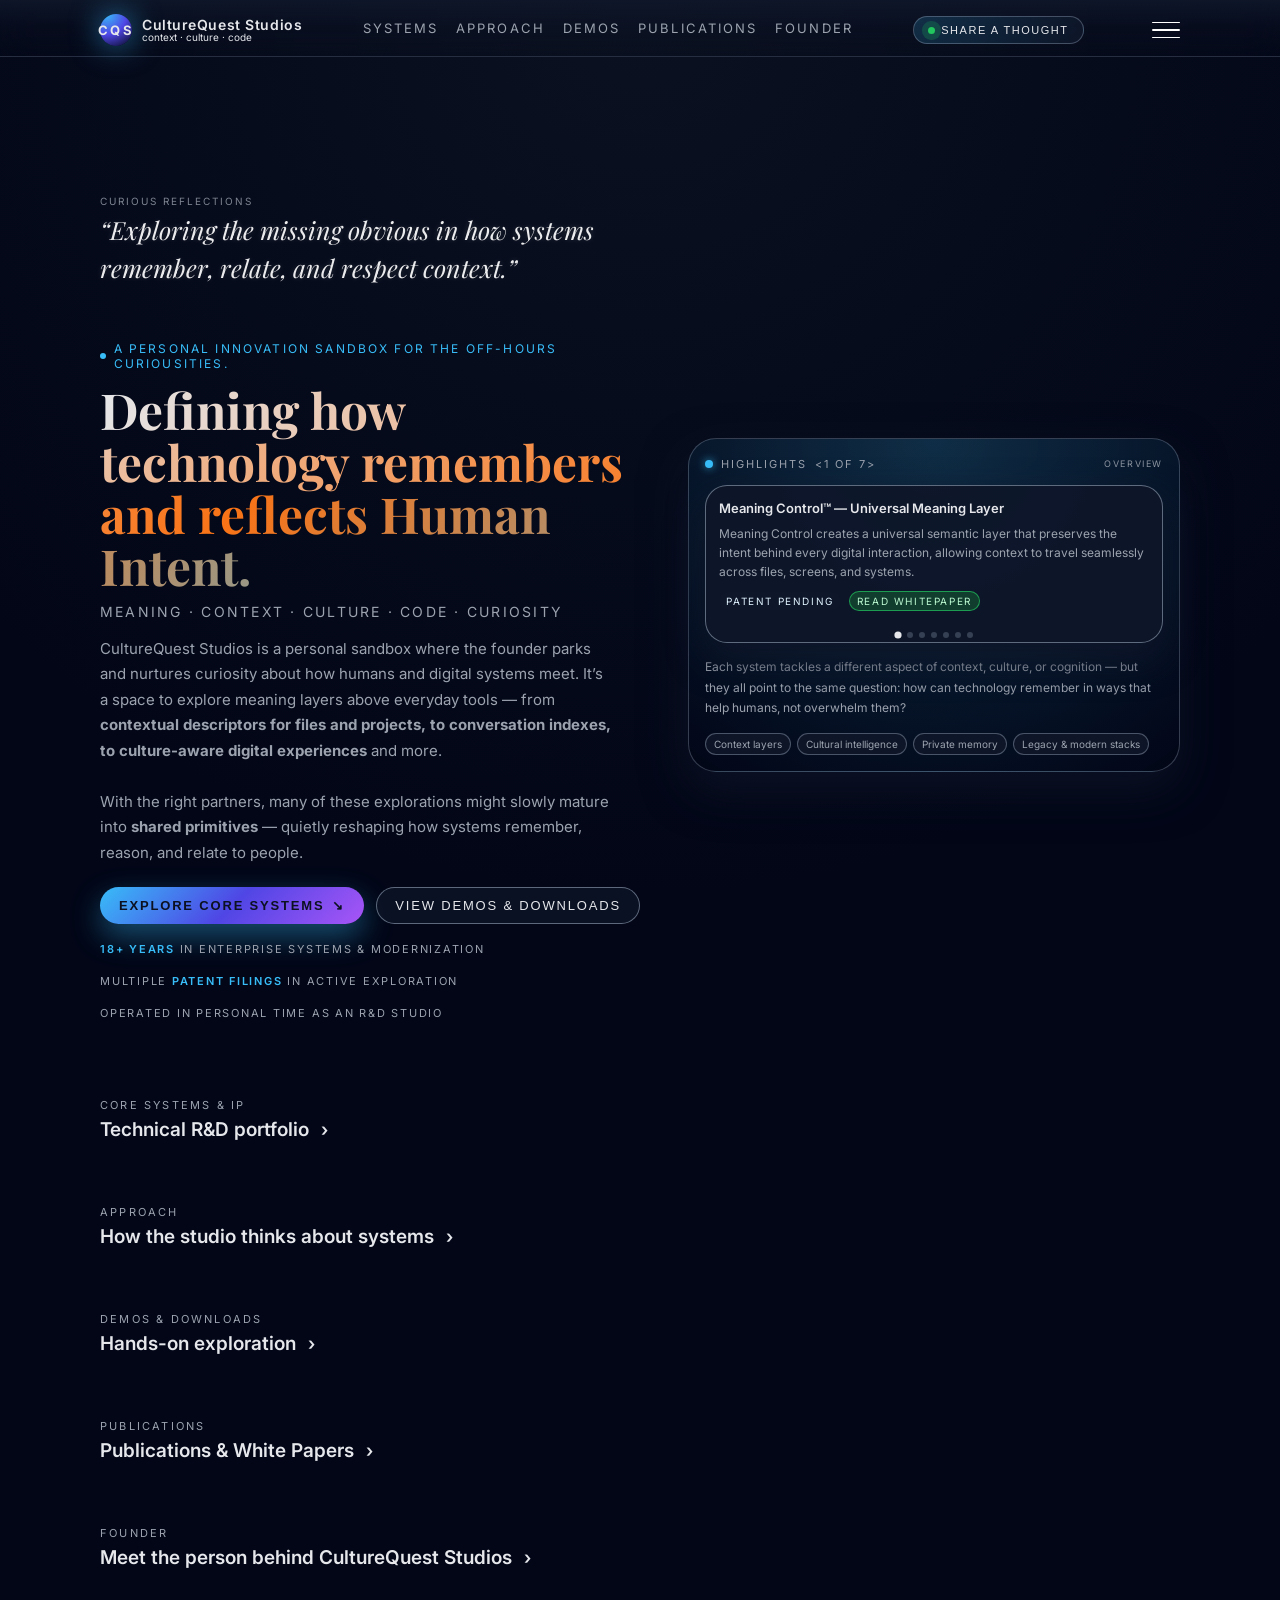
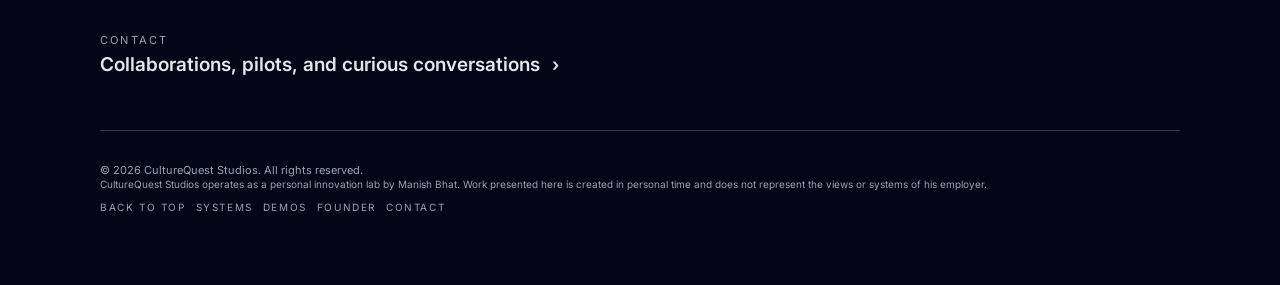
==== commit 63726924: "Add MaaS + Meaning Control whitepaper and website sections" ====
--- a/index.html
+++ b/index.html
@@ -85,10 +85,10 @@
           A personal innovation Sandbox for the Off-hours curiousities.
         </div>
         <h1 class="hero-title">
-          <span class="hero-gradient">Imagining systems that remember responsibly.</span>
+          <span class="hero-gradient">Defining how technology remembers and reflects Human Intent.</span>
         </h1>
         <div class="hero-subtitle">
-          Context · Culture · Code. curiosities.
+          Meaning · Context · Culture · Code · Curiosity
         </div>
         <p class="hero-body">
           CultureQuest Studios is a personal sandbox where the founder parks and nurtures 
@@ -122,14 +122,53 @@
         <div class="hero-avatar-label">
           <span>
             <span class="hero-avatar-dot"></span>
-            Active Musings
+            Highlights
             <span id="hero-slide-counter" class="hero-slide-counter"></span>
           </span>
           <small>Overview</small>
         </div>
         <div class="hero-avatar-frame" onclick="nextHeroSlide()">
           <div class="hero-avatar-strip">
-            <!-- Slide 1: First Look -->
+
+            <!-- Slide 1: Meaning Control -->
+            <div class="hero-avatar-slide">
+              <!-- Optional image:
+              <div class="hero-slide-media">
+                <img src="/assets/hero/firstlook.png" alt="First Look prototype UI" />
+              </div>
+              -->
+              <div class="hero-slide-title">Meaning Control™ — Universal Meaning Layer</div>
+              <div class="hero-slide-body">
+                Meaning Control creates a universal semantic layer that preserves the intent behind every 
+                digital interaction, allowing context to travel seamlessly across files, screens, and systems.
+              </div>
+              <div class="hero-slide-meta">
+                <span class="hero-slide-badge-alt">Patent Pending</span>
+                <span class="hero-slide-badge" onclick="scrollToPublications()">Read Whitepaper</span>
+              </div>
+            </div>
+
+
+            <!-- Slide 2: MaaS -->
+            <div class="hero-avatar-slide">
+              <!-- Optional image:
+              <div class="hero-slide-media">
+                <img src="/assets/hero/firstlook.png" alt="First Look prototype UI" />
+              </div>
+              -->
+              <div class="hero-slide-title">MaaS™ - Meaning-as-a-Service Architecture</div>
+              <div class="hero-slide-body">
+                MaaS delivers the architecture that makes meaning a system-level capability, capturing, 
+                storing, and resurfacing context across any surface, device, or workflow.
+              </div>
+              <div class="hero-slide-meta">
+                <span class="hero-slide-badge-alt">Patent Pending</span>
+                <span class="hero-slide-badge" onclick="scrollToPublications()">Read Whitepaper</span>
+              </div>
+            </div>
+
+
+            <!-- Slide 3: First Look -->
             <div class="hero-avatar-slide">
               <!-- Optional image:
               <div class="hero-slide-media">
@@ -148,7 +187,7 @@
               </div>
             </div>
 
-            <!-- Slide 2: AI Chat Index -->
+            <!-- Slide 4: AI Chat Index -->
             <div class="hero-avatar-slide">
               <div class="hero-slide-title">AI Chat Index™ – Conversation Graphs. </div>
               <div class="hero-slide-body">
@@ -162,7 +201,7 @@
               </div>
             </div>
 
-            <!-- Slide 3: CultureGrid / CAL -->
+            <!-- Slide 5: CultureGrid / CAL -->
             <div class="hero-avatar-slide">
               <div class="hero-slide-title">CultureGrid™ / CAL – Cultural Awareness Layer</div>
               <div class="hero-slide-body">
@@ -175,7 +214,7 @@
               </div>
             </div>
 
-            <!-- Slide 4: Detangle -->
+            <!-- Slide 6: Detangle -->
             <div class="hero-avatar-slide">
               <div class="hero-slide-title">Detangle™ – Themed Call Graphs</div>
               <div class="hero-slide-body">
@@ -238,6 +277,86 @@
         </p>
 
         <div class="grid">
+
+          <!-- Meaning Control -->
+          <article class="card">
+            <div class="card-header-row">
+              <div>
+                <div class="card-title">Meaning Control™ — Universal Meaning Layer</div>
+                <p class="project-summary">
+                  A foundational semantic layer that lets digital artifacts carry persistent, user-anchored meaning
+                   — across files, tabs, screen regions, diagrams, and codebases.
+                  Independent of OS or application boundaries, Meaning Control preserves the “why” behind interactions,
+                   enabling recall, continuity, and governed descriptors across all digital surfaces.
+                </p>
+              </div>
+              <span class="badge badge-accent">Patent Pending</span>
+            </div>
+            <div class="card-tags">
+              <span class="tag">Meaning layer</span>
+              <span class="tag">Intent preservation</span>
+              <span class="tag">Cross-surface overlays</span>
+            </div>
+            <div class="project-extra">
+              Meaning Control introduces a missing digital primitive — a way for systems to preserve 
+              the intent behind every interaction.
+              It operates independently of applications, binding human-authored meaning to artifacts 
+              in a way that survives renames, moves, closures, and UI shifts.
+            </div>
+            <div class="project-actions">
+              <a class="project-btn" href="/assets/demos/firstlook-demo.zip" target="_blank" rel="noopener">
+                Download demo
+              </a>
+              <a class="project-btn primary" href="https://youtu.be/2EVH8snO3rk" target="_blank" rel="noopener">
+                Watch demo
+              </a>
+              <a class="project-btn primary" href="/assets/WhitePapers/Meaning_Control_MaaS_Whitepaper.pdf" target="_blank" rel="noopener">
+                Whitepaper (PDF)
+              </a>
+            </div>
+          </article>
+
+
+          <!-- MaaS -->
+          <article class="card">
+            <div class="card-header-row">
+              <div>
+                <div class="card-title">MaaS™ — Meaning-as-a-Service Architecture</div>
+                <p class="project-summary">
+                  A modular capture → persist → recall framework that delivers Meaning Control as a system capability.
+                  MaaS maintains meaning outside artifacts, survives renames and state changes, and surfaces context 
+                  through lightweight overlays on desktop, browser, and IDE environments — forming the backbone for 
+                  First Look™, First Look for Code™, and future meaning-aware tooling.
+                </p>
+              </div>
+              <span class="badge badge-accent">Patent Pending</span>
+            </div>
+            <div class="card-tags">
+              <span class="tag">System architecture</span>
+              <span class="tag">Semantic registry</span>
+              <span class="tag">Overlay engine</span>
+            </div>
+            <div class="project-extra">
+              MaaS provides the architectural substrate for Meaning Control, offering a unified way to capture 
+              meaning at the moment of relevance, persist it durably, and recall it across any relevant 
+              digital surface.
+            </div>
+            <div class="project-actions">
+              <a class="project-btn" href="/assets/demos/firstlook-demo.zip" target="_blank" rel="noopener">
+                Download demo
+              </a>
+              <a class="project-btn primary" href="https://youtu.be/2EVH8snO3rk" target="_blank" rel="noopener">
+                Watch demo
+              </a>
+              <a class="project-btn primary" href="/assets/WhitePapers/Meaning_Control_MaaS_Whitepaper.pdf" target="_blank" rel="noopener">
+                Whitepaper (PDF)
+              </a>
+            </div>
+          </article>
+
+
+
+
           <!-- First Look -->
           <article class="card">
             <div class="card-header-row">
@@ -261,13 +380,13 @@
               deserves a “cover page” humans and AI can both use.
             </div>
             <div class="project-actions">
-              <a class="project-btn primary" href="/assets/demos/firstlook-demo.zip" target="_blank" rel="noopener">
+              <a class="project-btn" href="/assets/demos/firstlook-demo.zip" target="_blank" rel="noopener">
                 Download demo
               </a>
-              <a class="project-btn primary" href="https://youtu.be/49y95K-M-Og" target="_blank" rel="noopener">
+              <a class="project-btn primary" href="https://youtu.be/Dg92g7_sG3M" target="_blank" rel="noopener">
                 Watch demo
               </a>
-              <a class="project-btn" href="/assets/WhitePapers/FirstLook_WhitePaper.pdf" target="_blank" rel="noopener">
+              <a class="project-btn primary" href="/assets/WhitePapers/FirstLook_WhitePaper.pdf" target="_blank" rel="noopener">
                 Whitepaper (PDF)
               </a>
             </div>
@@ -411,6 +530,31 @@
         </p>
 
         <div class="grid">
+
+
+          <article class="card">
+            <div class="card-header-row">
+              <div>
+                <div class="card-title">Meaning as a System Primitive</div>
+                <div class="card-body">
+                  The studio approaches systems with the belief that intent is as 
+                  fundamental as data or compute. 
+                  <br /><br />
+                  Meaning Control™ and MaaS™ explore 
+                  what happens when technology is able to retain and resurface human 
+                  intent across surfaces — creating continuity, reducing cognitive drift,
+                  and giving software a more coherent sense of purpose over time.
+                </div>
+              </div>
+            </div>
+            <div class="card-tags">
+              <span class="tag">Semantic layers</span>
+              <span class="tag">Context continuity</span>
+              <span class="tag">Human-aligned systems</span>
+            </div>
+          </article>
+
+          
           <article class="card">
             <div class="card-header-row">
               <div>
@@ -590,6 +734,19 @@
      </p>
 
     <ul class="pub-list">
+      
+     <!-- Meaning Control and Maas whitepaper -->
+      <li>
+        <a
+          href="/assets/WhitePapers/Meaning_Control_MaaS_Whitepaper.pdf"
+          target="_blank"
+          rel="noopener"
+        >
+          Meaning Control™ and Maas - Meaning as a Service™ (Whitepaper, PDF)
+        </a>
+      </li>
+      
+      
       <!-- First Look whitepaper -->
       <li>
         <a
@@ -601,7 +758,7 @@
         </a>
       </li>
 
-            <!-- Culturarl Awareness Layer whitepaper -->
+      <!-- Culturarl Awareness Layer whitepaper -->
       <li>
         <a
           href="/assets/WhitePapers/CAL_Cultural_Awareness_Layer_Whitepaper.pdf"
@@ -613,7 +770,7 @@
       </li>
 
 
-                  <!-- AI Chat Index whitepaper -->
+      <!-- AI Chat Index whitepaper -->
       <li>
         <a
           href="/assets/WhitePapers/AI_Chat_Index_Whitepaper.pdf"
@@ -824,12 +981,14 @@
   <!-- JS: rotating reflections -->
   <script>
     const heroReflections = [
-      "“Exploring the missing obvious in how systems remember, relate, and respect context.”",
+      "“Want a peek into the future? Start here by Watching the Demos and Reading the Whitepapers. ”",
+      "“Exploring the missing obvious in how systems remember, relate, and respect human context.”",
       "“AI can bring its own game - but the rules should be ours.”",
       "“Designing systems that remember responsibly, not obsessively.”",
       "“Context, culture, and code deserve to sit at the same table.”",
       "“Legacy systems are just future insight waiting for better questions.”",
       "“Culture is the missing context layer in most digital platforms.”",
+      "“It's time to Start Adding Meaning to your Digital World”"
     ];
 
     let heroReflectionIndex = 0;
@@ -1015,6 +1174,22 @@
     );
   }
 
+
+  // Scroll to Publications AND expand the section
+  function scrollToPublications() {
+    const publications = document.getElementById("publications");
+    if (!publications) return;
+
+    if (typeof toggleSection === "function") {
+      toggleSection("publications");
+    }
+
+    setTimeout(() => {
+      publications.scrollIntoView({ behavior: "smooth", block: "start" });
+    }, 150);
+  }
+
+
   // Scroll to demos AND expand the section
   function scrollToDemos() {
     const demos = document.getElementById("demos");
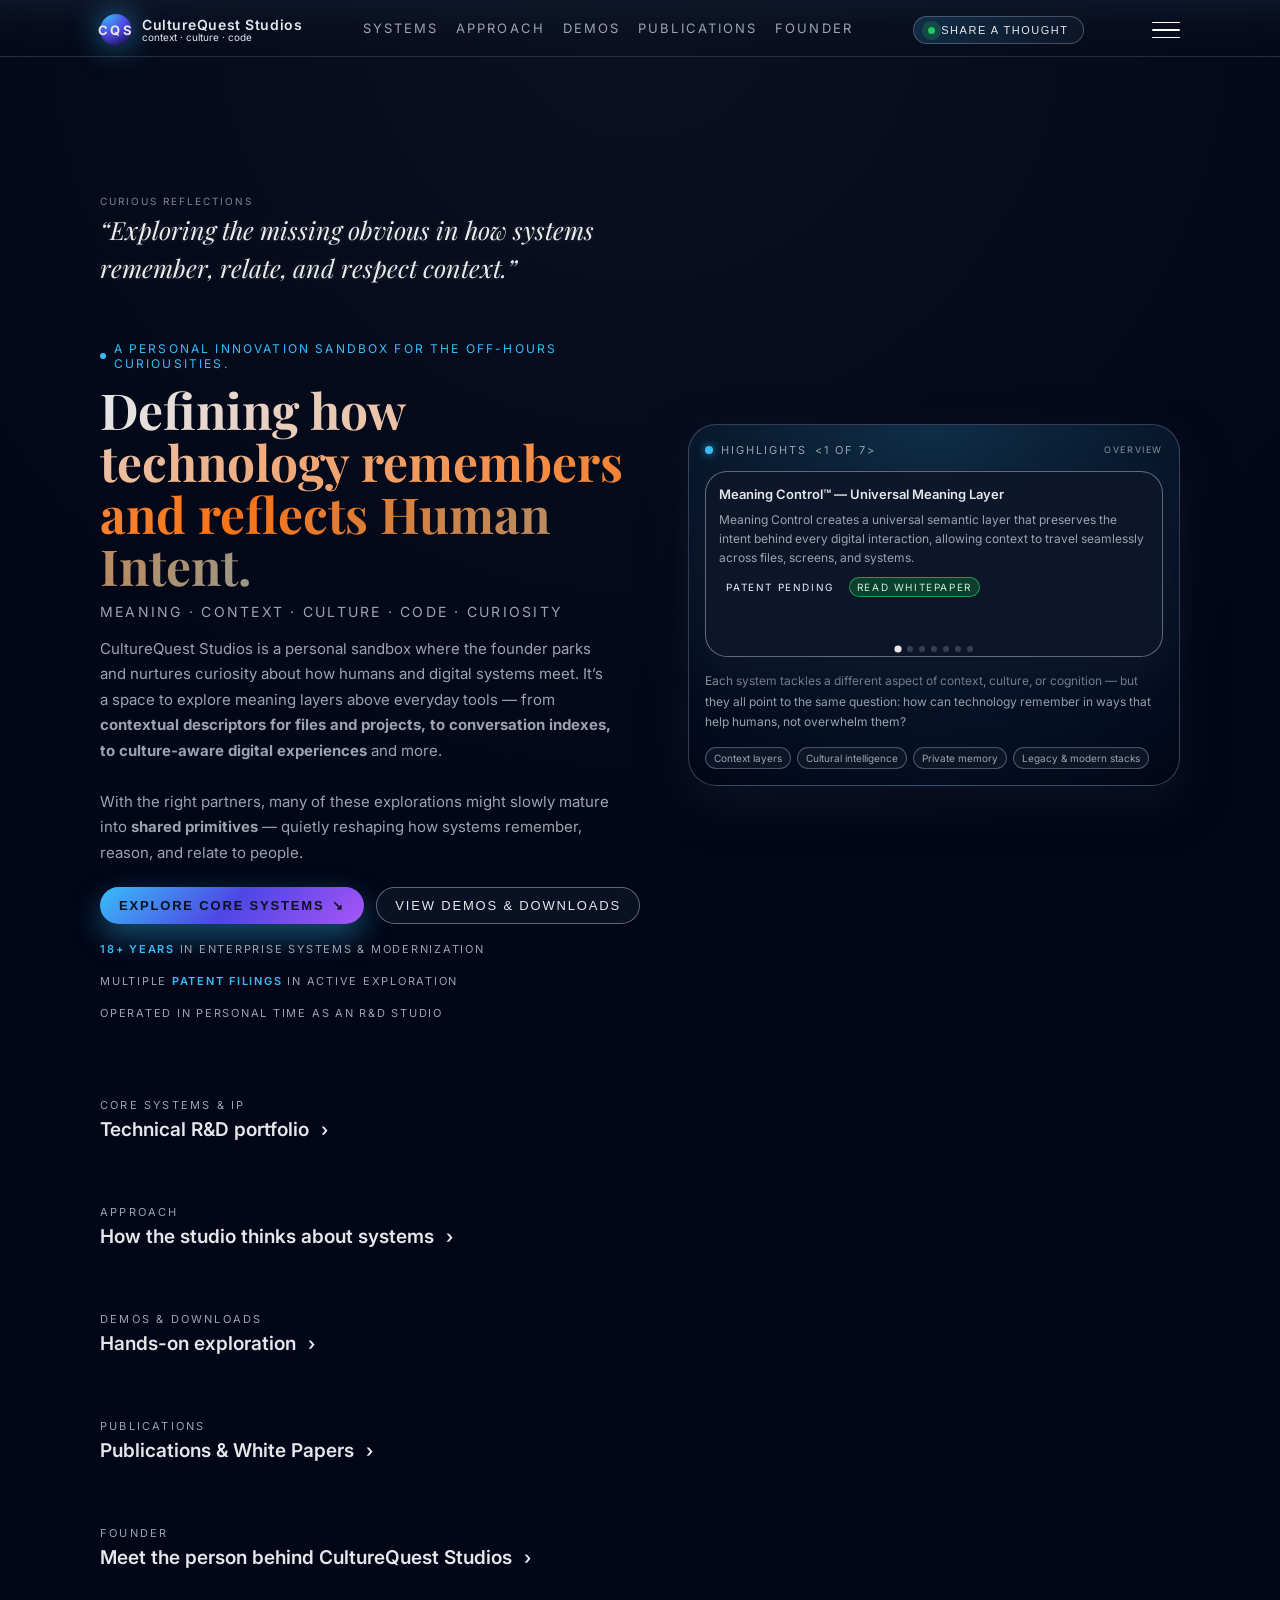
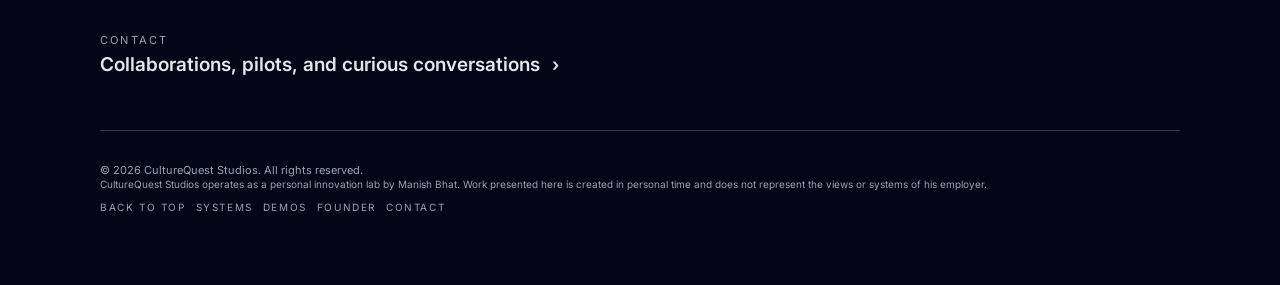
==== commit 2ec454d4: "adding .vsix download for firstlook" ====
--- a/index.html
+++ b/index.html
@@ -184,6 +184,7 @@
               <div class="hero-slide-meta">
                 <span class="hero-slide-badge-alt">Patent Pending</span>
                 <span class="hero-slide-badge" onclick="scrollToDemos()">See Concept Demo</span>
+                <span class="hero-slide-badge" onclick="scrollToDemos()">Download VsCode extensions</span>
               </div>
             </div>
 
@@ -278,6 +279,44 @@
 
         <div class="grid">
 
+          <!-- ThoughtRAIL-->
+          <article class="card">
+            <div class="card-header-row">
+              <div>
+                <div class="card-title">ThoughtRAIL : The AI Thinkspace</div>
+                <p class="project-summary">
+                  ThoughtRAIL™ (Patent Pending) is a multi-AI thinking workspace that transforms linear chat 
+                  into a visual canvas for reasoning. Ask multiple models the same question, 
+                  compare responses, branch ideas, and synthesize insights in one place. With 
+                  local-first BYOK architecture and knowledge anchors, ThoughtRAIL turns AI interaction 
+                  into a structured AI Thinkspace.
+                </p>
+              </div>
+              <span class="badge badge-accent">Patent Pending</span> 
+            </div>
+            <div class="card-tags">
+              <span class="tag">AI Thinkspace</span>
+              <span class="tag">Non-Linear Conversation</span>
+              <span class="tag">Visual Thoughtmap</span>
+            </div>
+            <div class="project-extra">
+                ThoughtRAIL empowers builders, researchers, and creators to explore ideas beyond 
+                single-model limits. By turning AI conversations into structured reasoning spaces,
+                it unlocks deeper exploration, clearer comparisons, and more intentional thinking with AI.
+            </div>
+            <div class="project-actions">
+              <a class="project-btn" target="_blank" rel="noopener">
+                Download demo
+              </a>
+              <a class="project-btn primary" target="_blank" rel="noopener">
+                Watch demo
+              </a>
+              <a class="project-btn primary" href="/assets/WhitePapers/ThoughtRAIL_Whitepaper_V1.pdf" target="_blank" rel="noopener">
+                Whitepaper (PDF)
+              </a>
+            </div>
+          </article>
+          
           <!-- Meaning Control -->
           <article class="card">
             <div class="card-header-row">
@@ -354,42 +393,70 @@
             </div>
           </article>
 
-
-
-
-          <!-- First Look -->
+          <!-- First Look (System Framing) -->
+
           <article class="card">
-            <div class="card-header-row">
-              <div>
-                <div class="card-title">First Look™ – Contextual Descriptors</div>
-                <p class="project-summary">
-                  A governed layer of descriptors that sits beside code, diagrams,
-                  and documents — making large systems explorable in human language.
-                </p>
-              </div>
-              <span class="badge badge-accent">Patent Pending</span>
-            </div>
-            <div class="card-tags">
-              <span class="tag">Code comprehension</span>
-              <span class="tag">Legacy systems</span>
-              <span class="tag">Developer experience</span>
-            </div>
-            <div class="project-extra">
-              Designed for environments where the cost of misunderstanding code
-              is high. First Look treats every artifact as something that
-              deserves a “cover page” humans and AI can both use.
-            </div>
-            <div class="project-actions">
-              <a class="project-btn" href="/assets/demos/firstlook-demo.zip" target="_blank" rel="noopener">
-                Download demo
-              </a>
-              <a class="project-btn primary" href="https://youtu.be/Dg92g7_sG3M" target="_blank" rel="noopener">
-                Watch demo
-              </a>
-              <a class="project-btn primary" href="/assets/WhitePapers/FirstLook_WhitePaper.pdf" target="_blank" rel="noopener">
-                Whitepaper (PDF)
-              </a>
-            </div>
+
+          <div class="card-header-row">
+            <div>
+              <div class="card-title">First Look™ – Meaning in Context</div>
+
+              <p class="project-summary">
+                First Look is not just a code tool — it is an early manifestation of a
+                larger system where <b>meaning is created, governed, and made available
+                exactly where it is needed</b>.
+              </p>
+            </div>
+
+            <span class="badge badge-accent">Patent Pending</span>
+          </div>
+
+          <div class="card-tags">
+            <span class="tag">Meaning Control</span>
+            <span class="tag">Legacy systems</span>
+            <span class="tag">AI-assisted workflows</span>
+          </div>
+
+          <div class="project-extra">
+            This VS Code extension represents the <b>developer-facing layer</b> of a
+            broader ecosystem — where meaning can be generated (AI/human), verified,
+            and reused across tools, systems, and teams.</br>
+
+
+
+            Instead of rediscovering repeatedly, First Look enables systems to
+            carry their meaning with them — for both humans and AI.
+          </div>
+
+          <div class="project-actions">
+            <a
+              class="project-btn primary"
+              href="/assets/downloads/firstlook-0.1.0.vsix"
+              target="_blank"
+              rel="noopener"
+            >
+              Download Extension
+            </a>
+
+            <a
+              class="project-btn primary"
+              href="https://youtu.be/Dg92g7_sG3M"
+              target="_blank"
+              rel="noopener"
+            >
+              Watch demo
+            </a>
+
+            <a
+              class="project-btn primary"
+              href="/assets/WhitePapers/FirstLook_WhitePaper.pdf"
+              target="_blank"
+              rel="noopener"
+            >
+              Whitepaper (PDF)
+            </a>
+          </div>
+
           </article>
 
           <!-- AI Chat Index -->
@@ -629,40 +696,60 @@
         </p>
 
         <div class="demo-grid">
-          <!-- First Look -->
-          <article class="card demo-card">
-            <div class="demo-card-header">
-              <h3 class="demo-card-title">First Look™</h3>
-              <p class="demo-card-sub">Contextual Descriptors</p>
-            </div>
-            <p class="demo-card-meta">
-              VS Code / explorer-style prototype for descriptor-driven code exploration.
-              Focused on large, complex systems where “reading everything” is not an option.
-            </p>
-            <div class="demo-card-footer">
-              <div class="demo-pill">Prototype · Patent Pending</div>
-              <div class="demo-actions">
-                          <!-- Email -->
-                  <a
-                    class="btn-primary"
-                    href="mailto:founder@culturequeststudios.com"
-                    style="text-align:center;"
-                  >
-                    REQUEST DEMO
-                  </a>
-                  <a class="btn-primary"
-                    href="https://youtu.be/49y95K-M-Og"
-                    target="_blank"
-                    rel="noopener"
-                    onclick="logDemoClick('firstlook_watch_demo')">
-                    Watch demo
-                  </a>
-                <a class="project-btn" href="/assets/WhitePapers/FirstLook_WhitePaper.pdf" target="_blank" rel="noopener">
-                  Whitepaper
-                </a>
-              </div>
-            </div>
-          </article>
+        <!-- First Look (Entry Point) -->
+
+        <article class="card demo-card"> <div class="demo-card-header"> <h3 class="demo-card-title">First Look™</h3> <p class="demo-card-sub">Meaning Layer · Developer Surface</p> </div>
+
+        <p class="demo-card-meta">
+          A working surface of the broader <b>Meaning Control™ system</b> — bringing
+          structured, human-readable meaning directly into the IDE.
+          Designed for environments where understanding systems cannot depend on
+          tribal knowledge or scattered documentation.
+        </p>
+
+        <div class="demo-card-footer">
+          <div class="demo-pill">Prototype · Patent Pending</div>
+
+          <div class="demo-actions">
+
+            <a
+              class="btn-primary"
+              href="/assets/downloads/firstlook-0.1.0.vsix"
+              target="_blank"
+              rel="noopener"
+              style="text-align:center;"
+            >
+              Download VS Code Extension (.vsix)
+            </a>
+
+            <a
+              class="btn-primary"
+              href="https://youtu.be/49y95K-M-Og"
+              target="_blank"
+              rel="noopener"
+              onclick="logDemoClick('firstlook_watch_demo')"
+            >
+              Watch demo
+            </a>
+
+            <a
+              class="project-btn"
+              href="/assets/WhitePapers/FirstLook_WhitePaper.pdf"
+              target="_blank"
+              rel="noopener"
+            >
+              Whitepaper
+            </a>
+
+          </div>
+
+          <div style="margin-top:8px;font-size:12px;color:#888;">
+            After install: Right-click any file → <b>FirstLook: Add Meaning</b>
+          </div>
+
+        </div>
+
+        </article>
 
           <!-- AI Chat Index -->
           <article class="card demo-card">
@@ -735,7 +822,19 @@
 
     <ul class="pub-list">
       
-     <!-- Meaning Control and Maas whitepaper -->
+     
+      <!-- ThoughtRAIL whitepaper -->
+      <li>
+        <a
+          href="/assets/WhitePapers/ThoughtRAIL_Whitepaper_V1.pdf"
+          target="_blank"
+          rel="noopener"
+        >
+          ThoughtRAIL - Your AI Thinkspace™ (Whitepaper, PDF)
+        </a>
+      </li>
+
+      <!-- Meaning Control and Maas whitepaper -->
       <li>
         <a
           href="/assets/WhitePapers/Meaning_Control_MaaS_Whitepaper.pdf"
